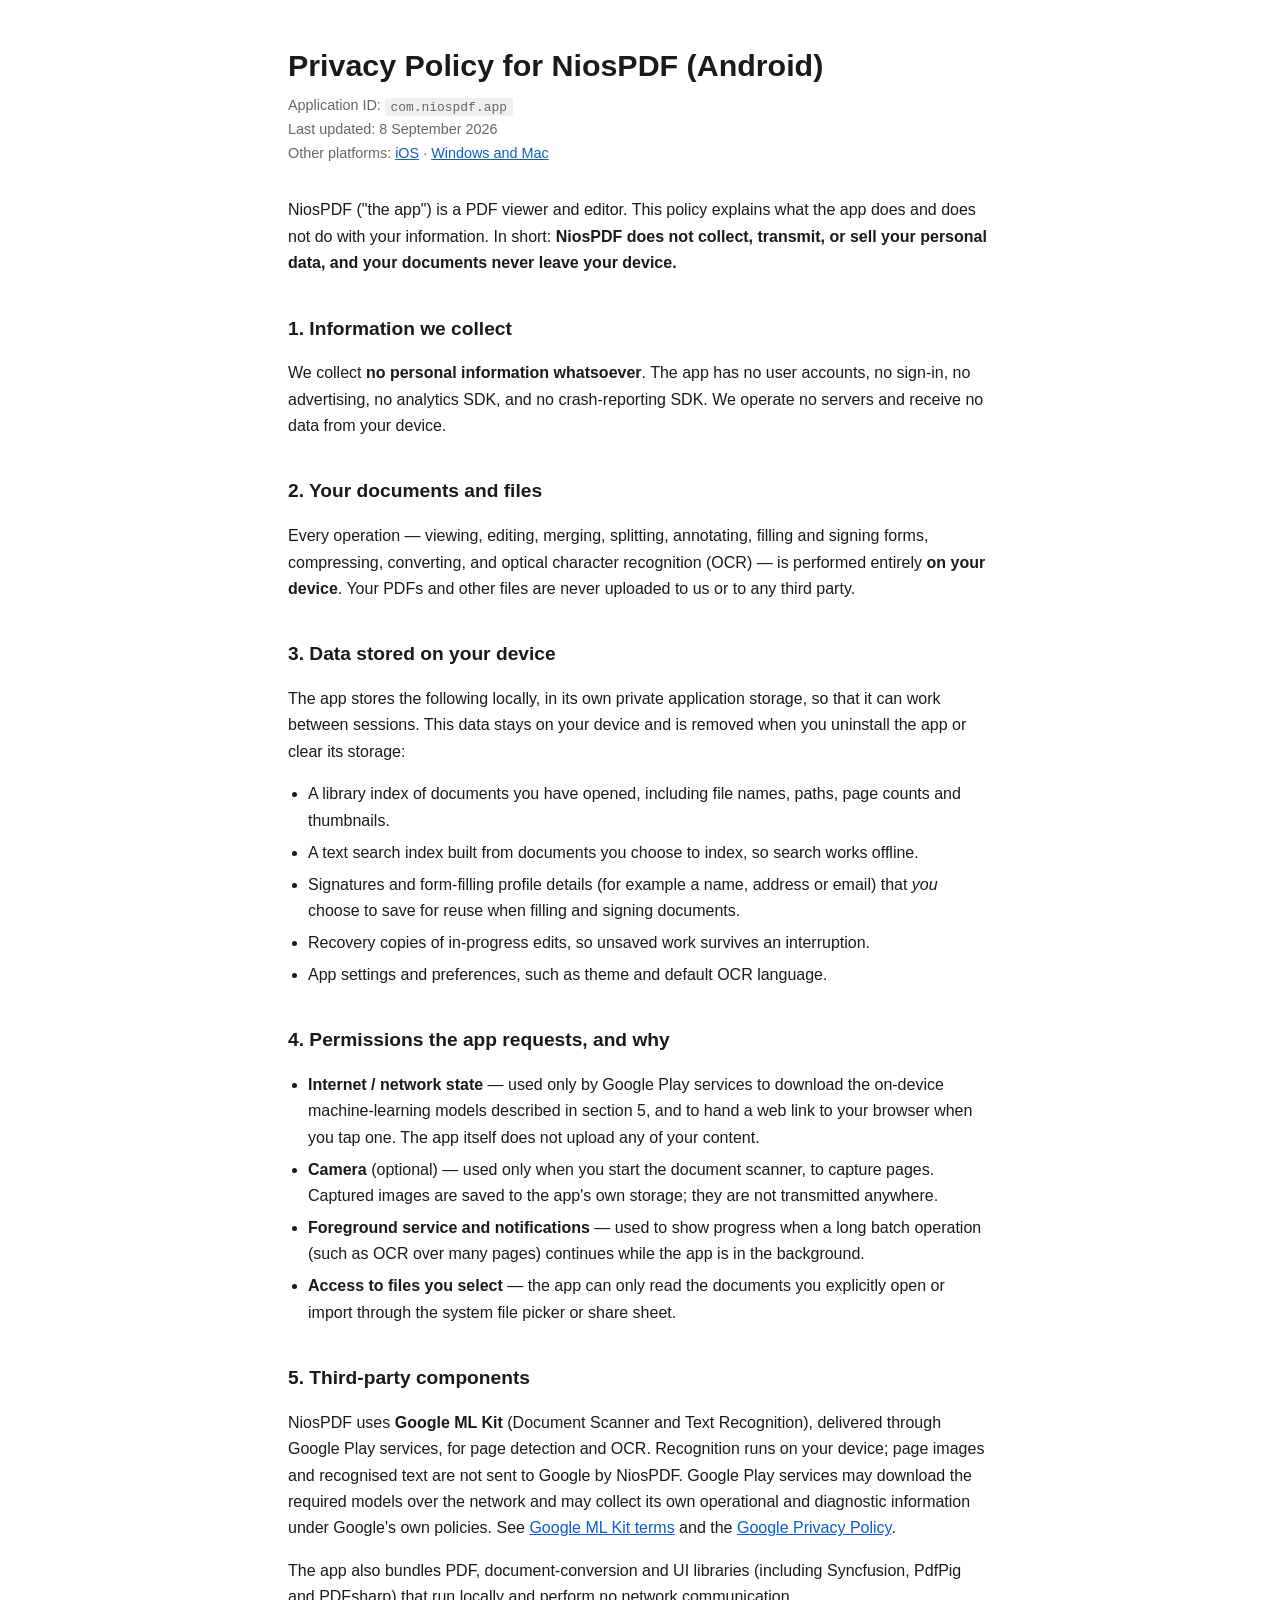
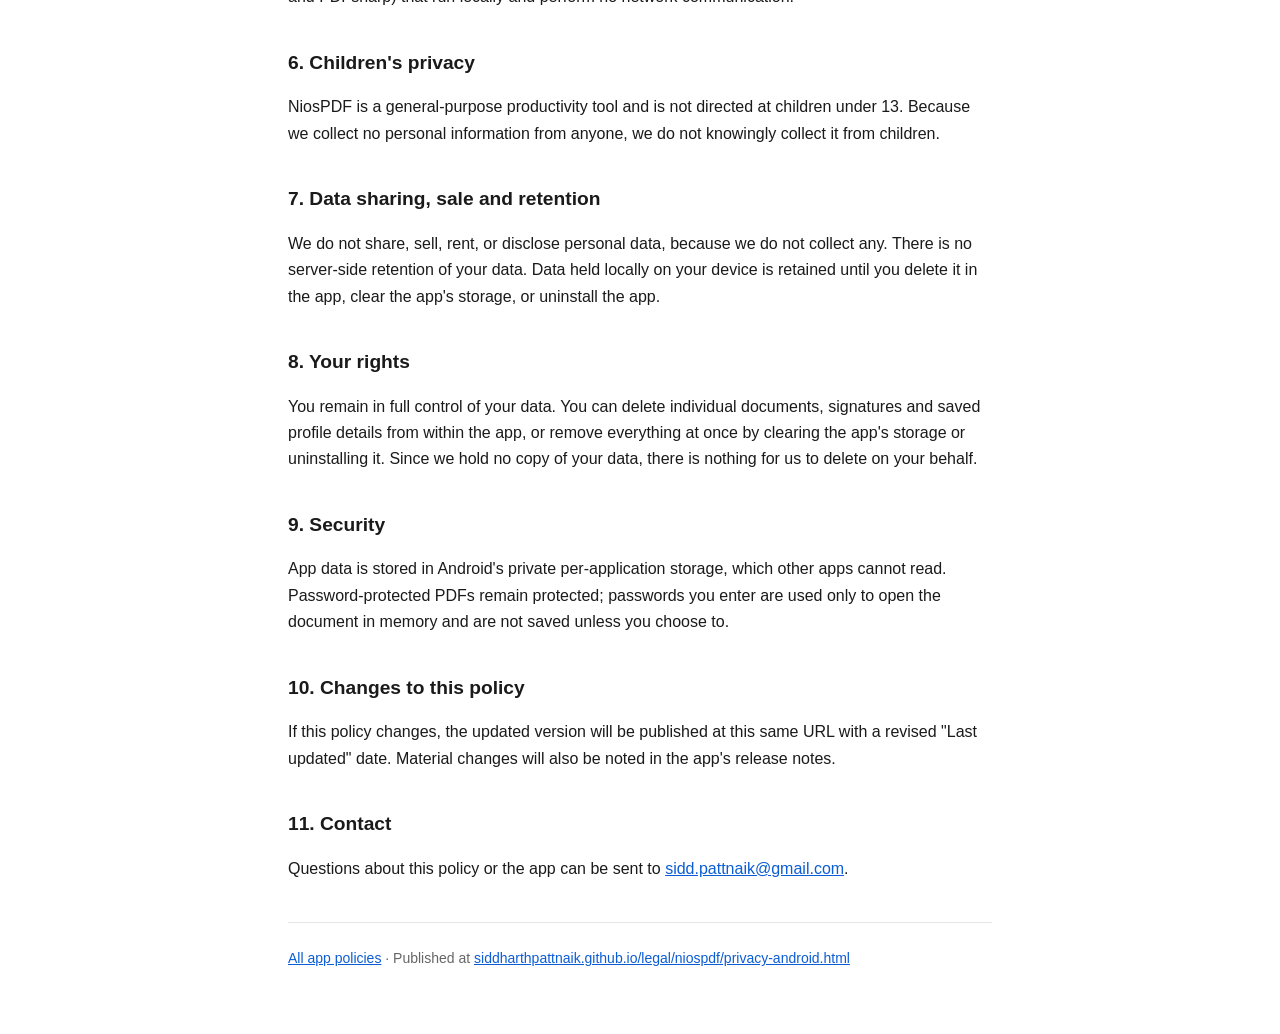
==== niospdf/privacy-android.html @ 80b1e017 "Initial commit" ====
<!DOCTYPE html>
<html lang="en">
<head>
<meta charset="utf-8">
<meta name="viewport" content="width=device-width, initial-scale=1">
<title>Privacy Policy — NiosPDF for Android</title>
<link rel="stylesheet" href="../assets/style.css">
</head>
<body>

<h1>Privacy Policy for NiosPDF (Android)</h1>
<p class="meta">Application ID: <code>com.niospdf.app</code><br>
Last updated: 8 September 2026<br>
Other platforms: <a href="privacy-ios.html">iOS</a> &middot; <a href="privacy-desktop.html">Windows and Mac</a></p>

<p>NiosPDF ("the app") is a PDF viewer and editor. This policy explains what the app does
and does not do with your information. In short: <strong>NiosPDF does not collect, transmit,
or sell your personal data, and your documents never leave your device.</strong></p>

<h2>1. Information we collect</h2>
<p>We collect <strong>no personal information whatsoever</strong>. The app has no user accounts,
no sign-in, no advertising, no analytics SDK, and no crash-reporting SDK. We operate no servers
and receive no data from your device.</p>

<h2>2. Your documents and files</h2>
<p>Every operation — viewing, editing, merging, splitting, annotating, filling and signing forms,
compressing, converting, and optical character recognition (OCR) — is performed entirely
<strong>on your device</strong>. Your PDFs and other files are never uploaded to us or to any
third party.</p>

<h2>3. Data stored on your device</h2>
<p>The app stores the following locally, in its own private application storage, so that it can
work between sessions. This data stays on your device and is removed when you uninstall the app
or clear its storage:</p>
<ul>
  <li>A library index of documents you have opened, including file names, paths, page counts and thumbnails.</li>
  <li>A text search index built from documents you choose to index, so search works offline.</li>
  <li>Signatures and form-filling profile details (for example a name, address or email) that
      <em>you</em> choose to save for reuse when filling and signing documents.</li>
  <li>Recovery copies of in-progress edits, so unsaved work survives an interruption.</li>
  <li>App settings and preferences, such as theme and default OCR language.</li>
</ul>

<h2>4. Permissions the app requests, and why</h2>
<ul>
  <li><strong>Internet / network state</strong> — used only by Google Play services to download the
      on-device machine-learning models described in section 5, and to hand a web link to your
      browser when you tap one. The app itself does not upload any of your content.</li>
  <li><strong>Camera</strong> (optional) — used only when you start the document scanner, to capture
      pages. Captured images are saved to the app's own storage; they are not transmitted anywhere.</li>
  <li><strong>Foreground service and notifications</strong> — used to show progress when a long batch
      operation (such as OCR over many pages) continues while the app is in the background.</li>
  <li><strong>Access to files you select</strong> — the app can only read the documents you explicitly
      open or import through the system file picker or share sheet.</li>
</ul>

<h2>5. Third-party components</h2>
<p>NiosPDF uses <strong>Google ML Kit</strong> (Document Scanner and Text Recognition), delivered
through Google Play services, for page detection and OCR. Recognition runs on your device; page
images and recognised text are not sent to Google by NiosPDF. Google Play services may download
the required models over the network and may collect its own operational and diagnostic
information under Google's own policies. See
<a href="https://developers.google.com/ml-kit/terms">Google ML Kit terms</a> and the
<a href="https://policies.google.com/privacy">Google Privacy Policy</a>.</p>

<p>The app also bundles PDF, document-conversion and UI libraries (including Syncfusion, PdfPig
and PDFsharp) that run locally and perform no network communication.</p>

<h2>6. Children's privacy</h2>
<p>NiosPDF is a general-purpose productivity tool and is not directed at children under 13. Because
we collect no personal information from anyone, we do not knowingly collect it from children.</p>

<h2>7. Data sharing, sale and retention</h2>
<p>We do not share, sell, rent, or disclose personal data, because we do not collect any. There is
no server-side retention of your data. Data held locally on your device is retained until you
delete it in the app, clear the app's storage, or uninstall the app.</p>

<h2>8. Your rights</h2>
<p>You remain in full control of your data. You can delete individual documents, signatures and
saved profile details from within the app, or remove everything at once by clearing the app's
storage or uninstalling it. Since we hold no copy of your data, there is nothing for us to
delete on your behalf.</p>

<h2>9. Security</h2>
<p>App data is stored in Android's private per-application storage, which other apps cannot read.
Password-protected PDFs remain protected; passwords you enter are used only to open the document
in memory and are not saved unless you choose to.</p>

<h2>10. Changes to this policy</h2>
<p>If this policy changes, the updated version will be published at this same URL with a revised
"Last updated" date. Material changes will also be noted in the app's release notes.</p>

<h2>11. Contact</h2>
<p>Questions about this policy or the app can be sent to
<a href="mailto:sidd.pattnaik@gmail.com">sidd.pattnaik@gmail.com</a>.</p>

<hr>
<footer><a href="../">All app policies</a> &middot; Published at
<a href="https://siddharthpattnaik.github.io/legal/niospdf/privacy-android.html">siddharthpattnaik.github.io/legal/niospdf/privacy-android.html</a></footer>

</body>
</html>
---- assets/style.css ----
/* Shared styling for every policy page in this repo. */
:root { color-scheme: light dark; }

body {
  margin: 0 auto;
  padding: 2.5rem 1.25rem 4rem;
  max-width: 44rem;
  font: 16px/1.65 -apple-system, BlinkMacSystemFont, "Segoe UI", Roboto, Helvetica, Arial, sans-serif;
  color: #1a1a1a;
  background: #fff;
}

h1 { font-size: 1.9rem; margin: 0 0 .25rem; }
h2 { font-size: 1.2rem; margin: 2.25rem 0 .5rem; }
h3 { font-size: 1rem; margin: 1.5rem 0 .4rem; }

.meta { color: #666; font-size: .9rem; margin: 0 0 2rem; }
ul { padding-left: 1.25rem; }
li { margin: .35rem 0; }
code { background: #f0f0f0; padding: .1rem .35rem; border-radius: 3px; font-size: .9em; }
a { color: #0b5cd5; }
hr { border: 0; border-top: 1px solid #e5e5e5; margin: 2.5rem 0 1.5rem; }
footer { color: #666; font-size: .875rem; }

.apps { list-style: none; padding: 0; }
.apps li { margin: .9rem 0; }
.apps a { font-weight: 600; text-decoration: none; }
.apps a:hover { text-decoration: underline; }
.apps span { display: block; color: #666; font-weight: 400; font-size: .9rem; }

@media (prefers-color-scheme: dark) {
  body { color: #e6e6e6; background: #121212; }
  .meta, footer, .apps span { color: #a0a0a0; }
  code { background: #262626; }
  a { color: #6fa8ff; }
  hr { border-top-color: #2e2e2e; }
}
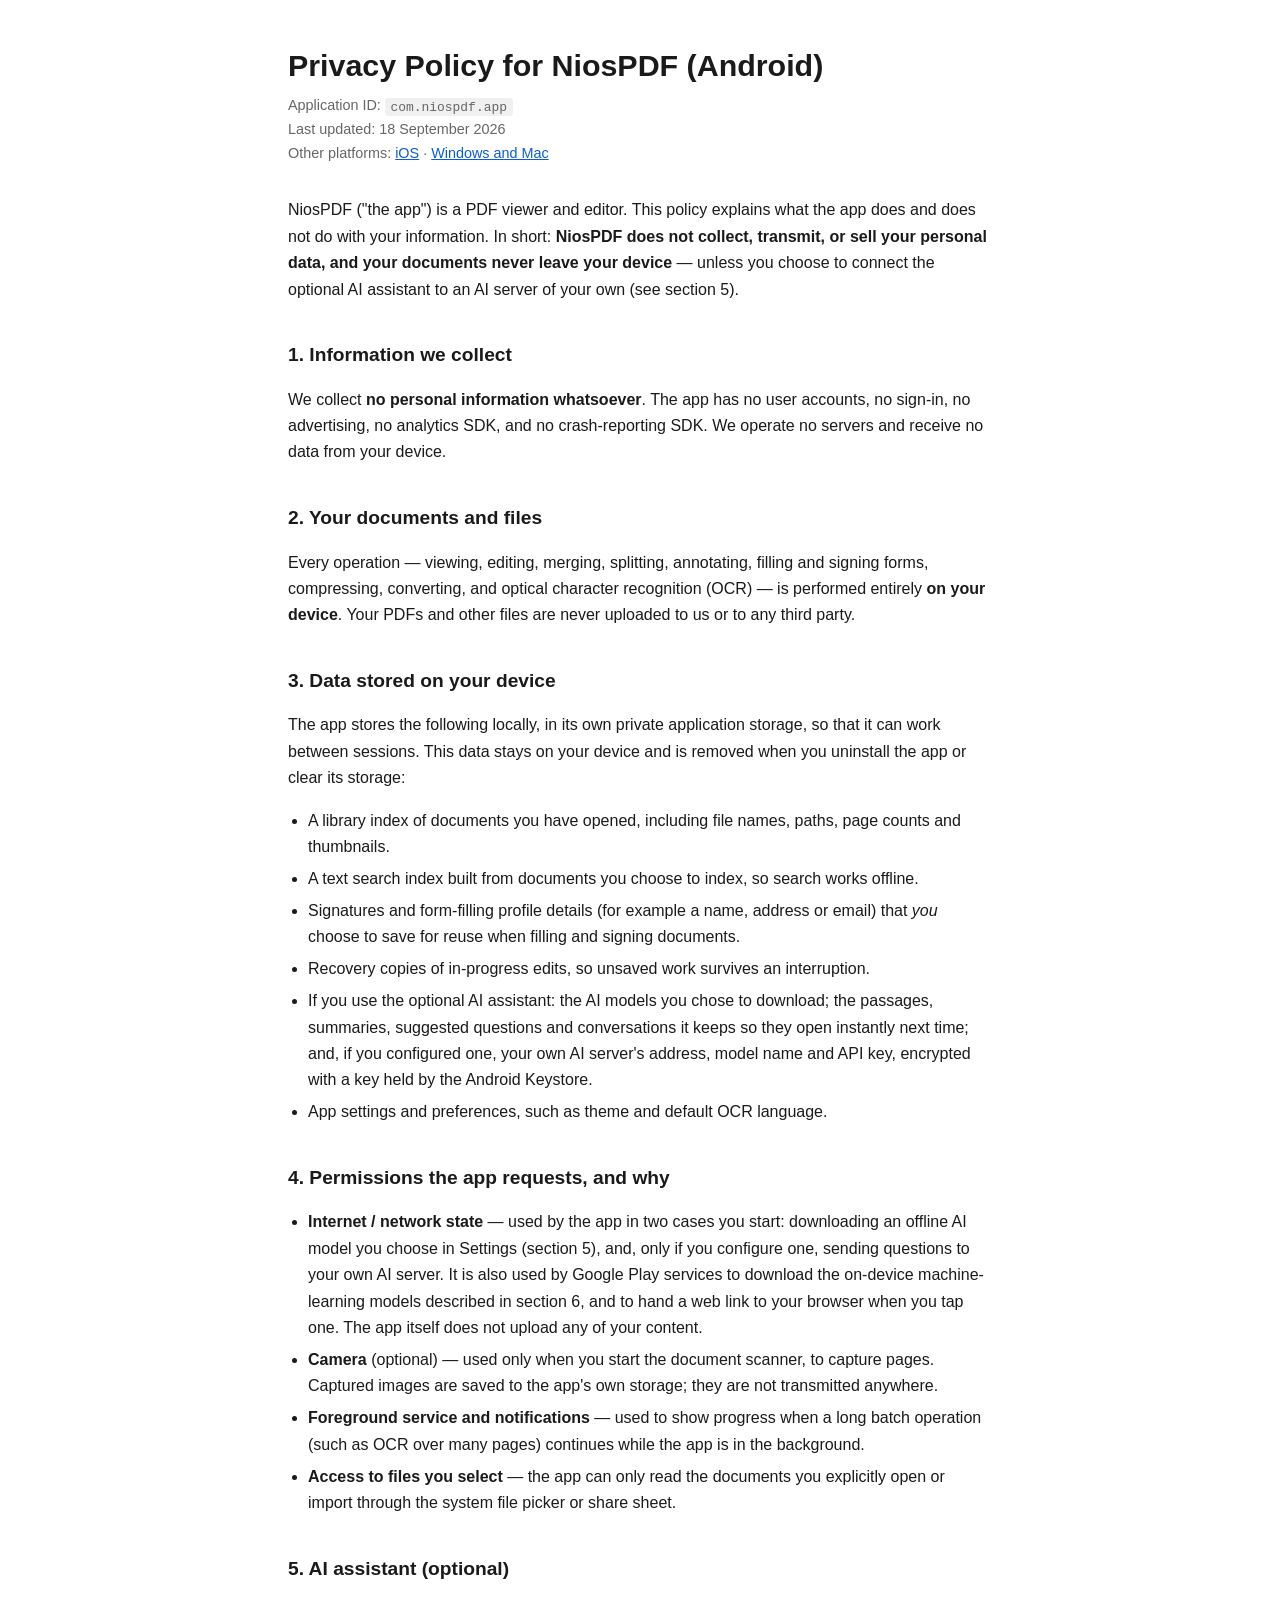
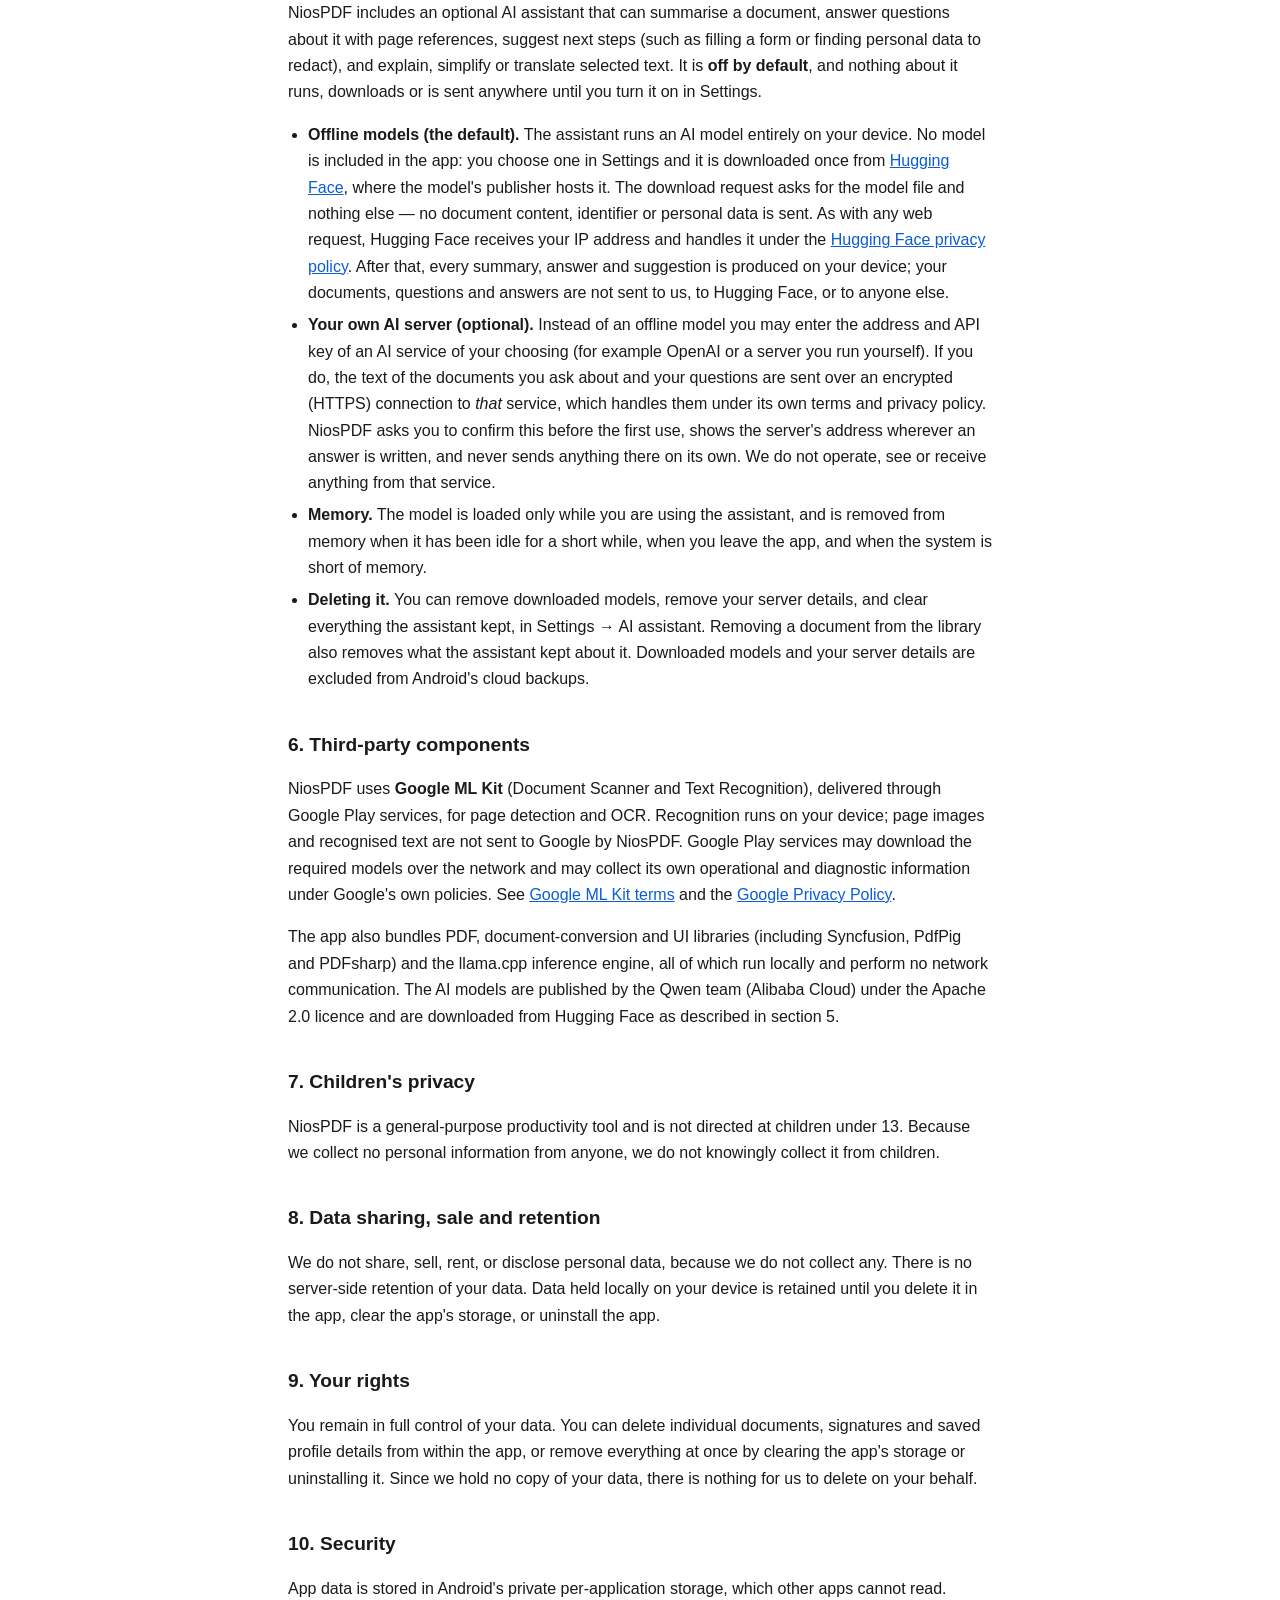
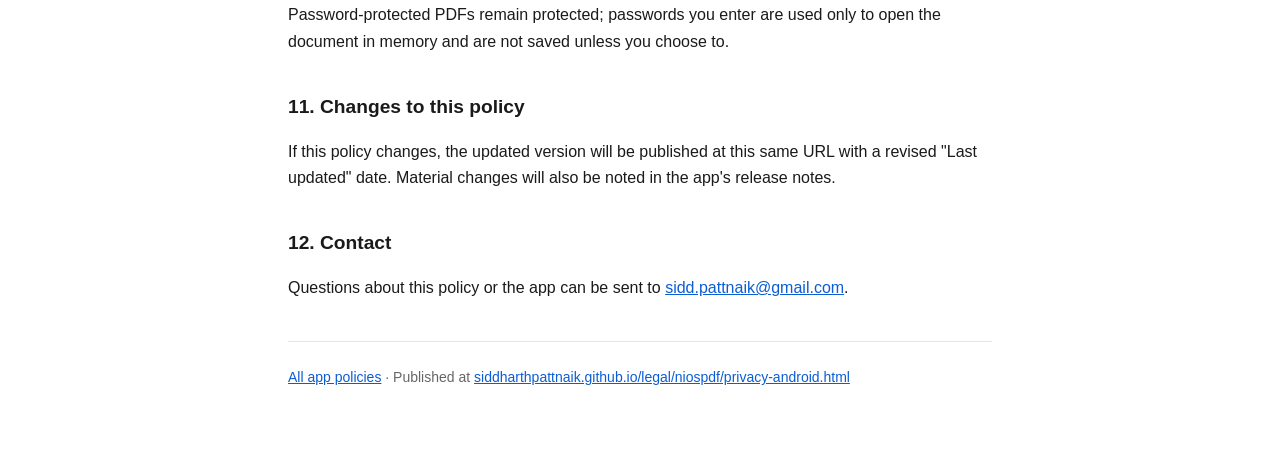
==== commit 8f819aaa: "Describe the NiosPDF AI assistant in the Android and desktop privacy policies The assistant is optio" ====
--- a/niospdf/privacy-android.html
+++ b/niospdf/privacy-android.html
@@ -10,12 +10,13 @@
 
 <h1>Privacy Policy for NiosPDF (Android)</h1>
 <p class="meta">Application ID: <code>com.niospdf.app</code><br>
-Last updated: 8 September 2026<br>
+Last updated: 18 September 2026<br>
 Other platforms: <a href="privacy-ios.html">iOS</a> &middot; <a href="privacy-desktop.html">Windows and Mac</a></p>
 
 <p>NiosPDF ("the app") is a PDF viewer and editor. This policy explains what the app does
 and does not do with your information. In short: <strong>NiosPDF does not collect, transmit,
-or sell your personal data, and your documents never leave your device.</strong></p>
+or sell your personal data, and your documents never leave your device</strong> — unless you
+choose to connect the optional AI assistant to an AI server of your own (see section 5).</p>
 
 <h2>1. Information we collect</h2>
 <p>We collect <strong>no personal information whatsoever</strong>. The app has no user accounts,
@@ -38,13 +39,19 @@
   <li>Signatures and form-filling profile details (for example a name, address or email) that
       <em>you</em> choose to save for reuse when filling and signing documents.</li>
   <li>Recovery copies of in-progress edits, so unsaved work survives an interruption.</li>
+  <li>If you use the optional AI assistant: the AI models you chose to download; the passages,
+      summaries, suggested questions and conversations it keeps so they open instantly next time;
+      and, if you configured one, your own AI server's address, model name and API key, encrypted
+      with a key held by the Android Keystore.</li>
   <li>App settings and preferences, such as theme and default OCR language.</li>
 </ul>
 
 <h2>4. Permissions the app requests, and why</h2>
 <ul>
-  <li><strong>Internet / network state</strong> — used only by Google Play services to download the
-      on-device machine-learning models described in section 5, and to hand a web link to your
+  <li><strong>Internet / network state</strong> — used by the app in two cases you start: downloading
+      an offline AI model you choose in Settings (section 5), and, only if you configure one,
+      sending questions to your own AI server. It is also used by Google Play services to download the
+      on-device machine-learning models described in section 6, and to hand a web link to your
       browser when you tap one. The app itself does not upload any of your content.</li>
   <li><strong>Camera</strong> (optional) — used only when you start the document scanner, to capture
       pages. Captured images are saved to the app's own storage; they are not transmitted anywhere.</li>
@@ -54,7 +61,38 @@
       open or import through the system file picker or share sheet.</li>
 </ul>
 
-<h2>5. Third-party components</h2>
+<h2>5. AI assistant (optional)</h2>
+<p>NiosPDF includes an optional AI assistant that can summarise a document, answer questions about
+it with page references, suggest next steps (such as filling a form or finding personal data to
+redact), and explain, simplify or translate selected text. It is <strong>off by default</strong>, and
+nothing about it runs, downloads or is sent anywhere until you turn it on in Settings.</p>
+<ul>
+  <li><strong>Offline models (the default).</strong> The assistant runs an AI model entirely on your
+      device. No model is included in the app: you choose one in Settings and it is downloaded once
+      from <a href="https://huggingface.co">Hugging Face</a>, where the model's publisher hosts it.
+      The download request asks for the model file and nothing else — no document content,
+      identifier or personal data is sent. As with any web request, Hugging Face receives your IP
+      address and handles it under the
+      <a href="https://huggingface.co/privacy">Hugging Face privacy policy</a>. After that, every
+      summary, answer and suggestion is produced on your device; your documents, questions and
+      answers are not sent to us, to Hugging Face, or to anyone else.</li>
+  <li><strong>Your own AI server (optional).</strong> Instead of an offline model you may enter the
+      address and API key of an AI service of your choosing (for example OpenAI or a server you run
+      yourself). If you do, the text of the documents you ask about and your questions are sent
+      over an encrypted (HTTPS) connection to <em>that</em> service, which handles them under its
+      own terms and privacy policy. NiosPDF asks you to confirm this before the first use, shows the
+      server's address wherever an answer is written, and never sends anything there on its own.
+      We do not operate, see or receive anything from that service.</li>
+  <li><strong>Memory.</strong> The model is loaded only while you are using the assistant, and is
+      removed from memory when it has been idle for a short while, when you leave the app, and when
+      the system is short of memory.</li>
+  <li><strong>Deleting it.</strong> You can remove downloaded models, remove your server details, and
+      clear everything the assistant kept, in Settings → AI assistant. Removing a document from the
+      library also removes what the assistant kept about it. Downloaded models and your server
+      details are excluded from Android's cloud backups.</li>
+</ul>
+
+<h2>6. Third-party components</h2>
 <p>NiosPDF uses <strong>Google ML Kit</strong> (Document Scanner and Text Recognition), delivered
 through Google Play services, for page detection and OCR. Recognition runs on your device; page
 images and recognised text are not sent to Google by NiosPDF. Google Play services may download
@@ -64,33 +102,35 @@
 <a href="https://policies.google.com/privacy">Google Privacy Policy</a>.</p>
 
 <p>The app also bundles PDF, document-conversion and UI libraries (including Syncfusion, PdfPig
-and PDFsharp) that run locally and perform no network communication.</p>
+and PDFsharp) and the llama.cpp inference engine, all of which run locally and perform no network
+communication. The AI models are published by the Qwen team (Alibaba Cloud) under the Apache 2.0
+licence and are downloaded from Hugging Face as described in section 5.</p>
 
-<h2>6. Children's privacy</h2>
+<h2>7. Children's privacy</h2>
 <p>NiosPDF is a general-purpose productivity tool and is not directed at children under 13. Because
 we collect no personal information from anyone, we do not knowingly collect it from children.</p>
 
-<h2>7. Data sharing, sale and retention</h2>
+<h2>8. Data sharing, sale and retention</h2>
 <p>We do not share, sell, rent, or disclose personal data, because we do not collect any. There is
 no server-side retention of your data. Data held locally on your device is retained until you
 delete it in the app, clear the app's storage, or uninstall the app.</p>
 
-<h2>8. Your rights</h2>
+<h2>9. Your rights</h2>
 <p>You remain in full control of your data. You can delete individual documents, signatures and
 saved profile details from within the app, or remove everything at once by clearing the app's
 storage or uninstalling it. Since we hold no copy of your data, there is nothing for us to
 delete on your behalf.</p>
 
-<h2>9. Security</h2>
+<h2>10. Security</h2>
 <p>App data is stored in Android's private per-application storage, which other apps cannot read.
 Password-protected PDFs remain protected; passwords you enter are used only to open the document
 in memory and are not saved unless you choose to.</p>
 
-<h2>10. Changes to this policy</h2>
+<h2>11. Changes to this policy</h2>
 <p>If this policy changes, the updated version will be published at this same URL with a revised
 "Last updated" date. Material changes will also be noted in the app's release notes.</p>
 
-<h2>11. Contact</h2>
+<h2>12. Contact</h2>
 <p>Questions about this policy or the app can be sent to
 <a href="mailto:sidd.pattnaik@gmail.com">sidd.pattnaik@gmail.com</a>.</p>
 
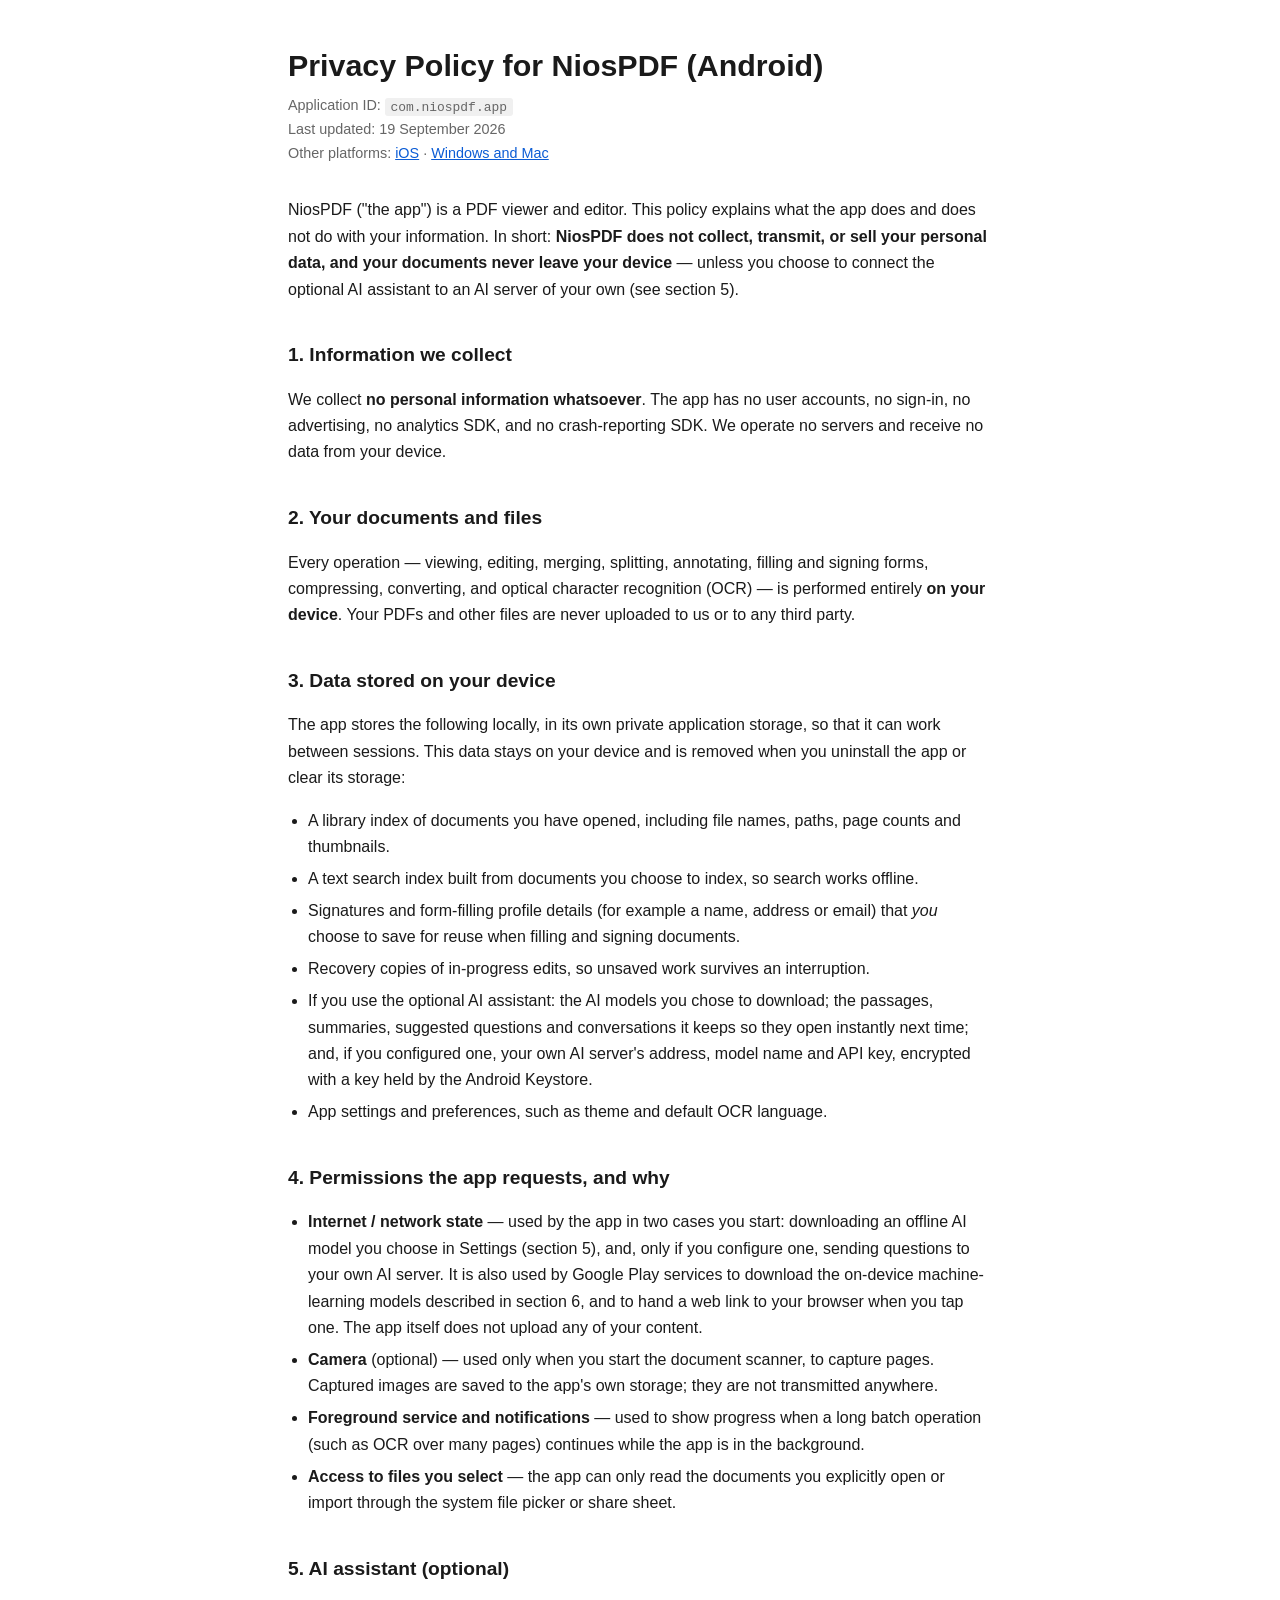
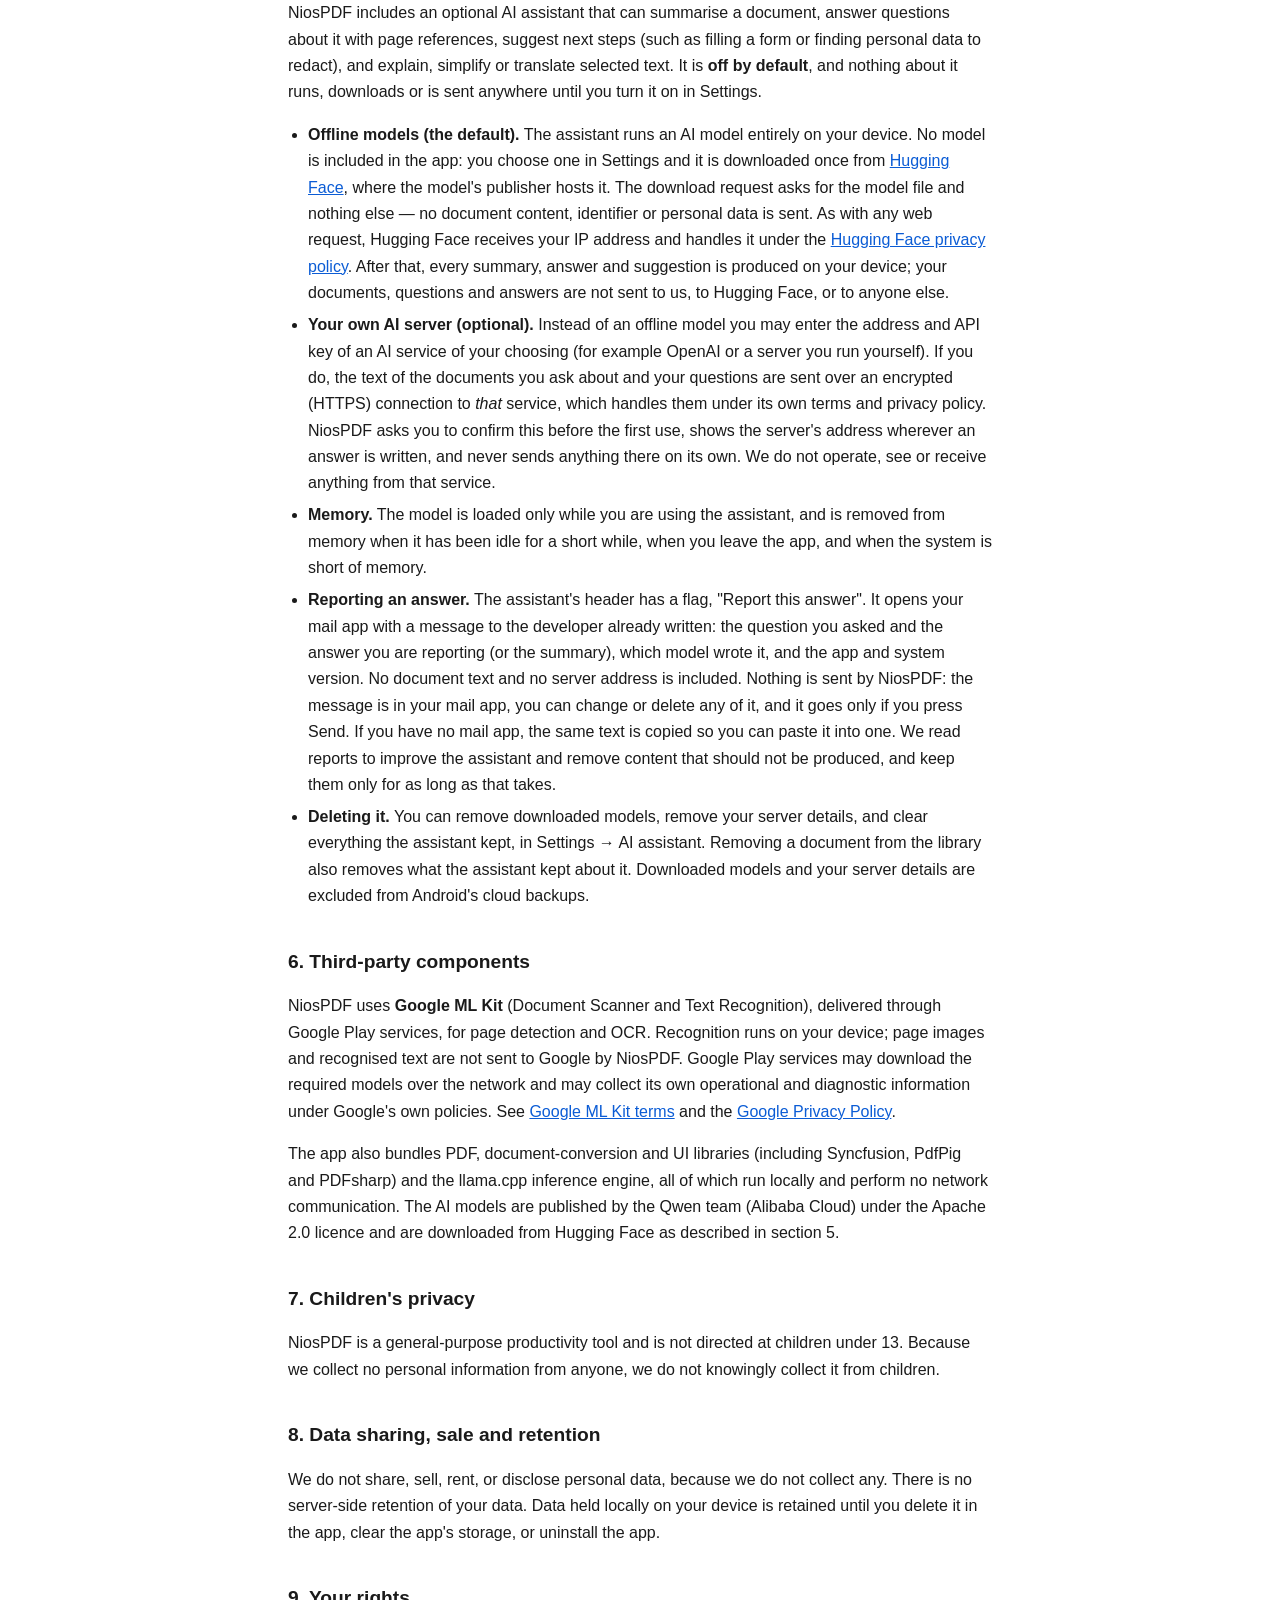
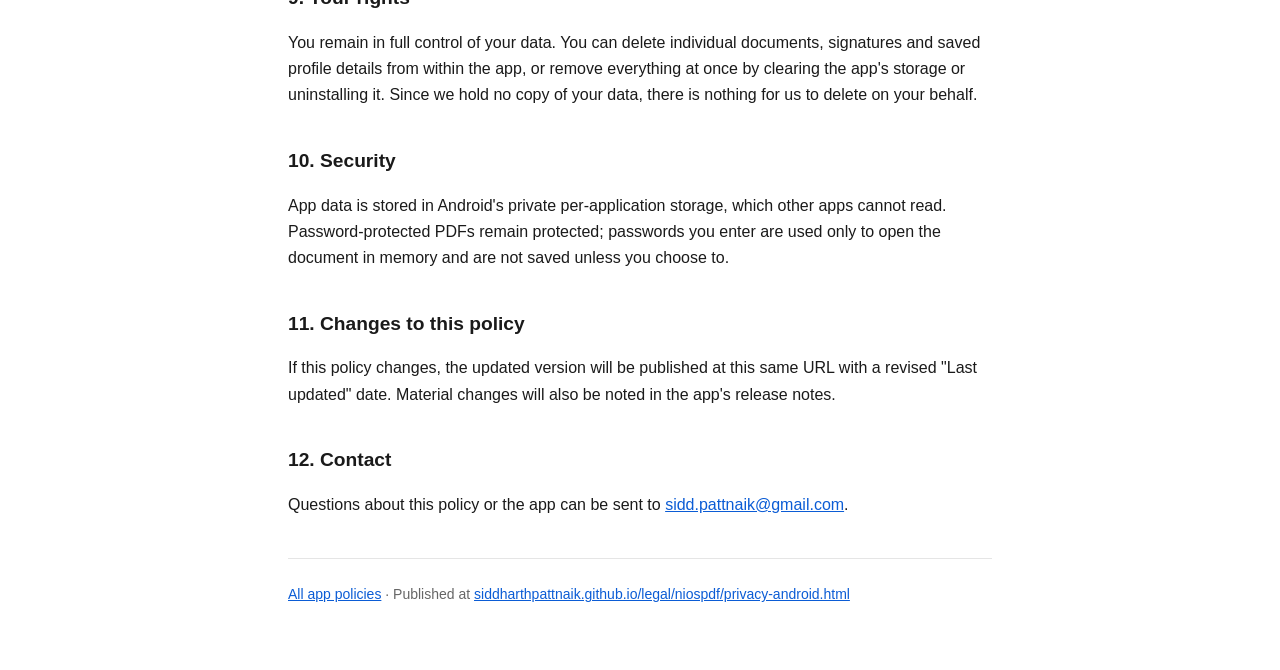
==== commit 4a25e657: "19-Sep-26 Update - AI Report" ====
--- a/niospdf/privacy-android.html
+++ b/niospdf/privacy-android.html
@@ -10,7 +10,7 @@
 
 <h1>Privacy Policy for NiosPDF (Android)</h1>
 <p class="meta">Application ID: <code>com.niospdf.app</code><br>
-Last updated: 18 September 2026<br>
+Last updated: 19 September 2026<br>
 Other platforms: <a href="privacy-ios.html">iOS</a> &middot; <a href="privacy-desktop.html">Windows and Mac</a></p>
 
 <p>NiosPDF ("the app") is a PDF viewer and editor. This policy explains what the app does
@@ -86,6 +86,14 @@
   <li><strong>Memory.</strong> The model is loaded only while you are using the assistant, and is
       removed from memory when it has been idle for a short while, when you leave the app, and when
       the system is short of memory.</li>
+  <li><strong>Reporting an answer.</strong> The assistant's header has a flag, "Report this answer".
+      It opens your mail app with a message to the developer already written: the question you asked and the
+      answer you are reporting (or the summary), which model wrote it, and the app and system version.
+      No document text and no server address is included. Nothing is sent by NiosPDF: the message is
+      in your mail app, you can change or delete any of it, and it goes only if you press Send. If you
+      have no mail app, the same text is copied so you can paste it into one. We read reports to
+      improve the assistant and remove content that should not be produced, and keep them only for
+      as long as that takes.</li>
   <li><strong>Deleting it.</strong> You can remove downloaded models, remove your server details, and
       clear everything the assistant kept, in Settings → AI assistant. Removing a document from the
       library also removes what the assistant kept about it. Downloaded models and your server
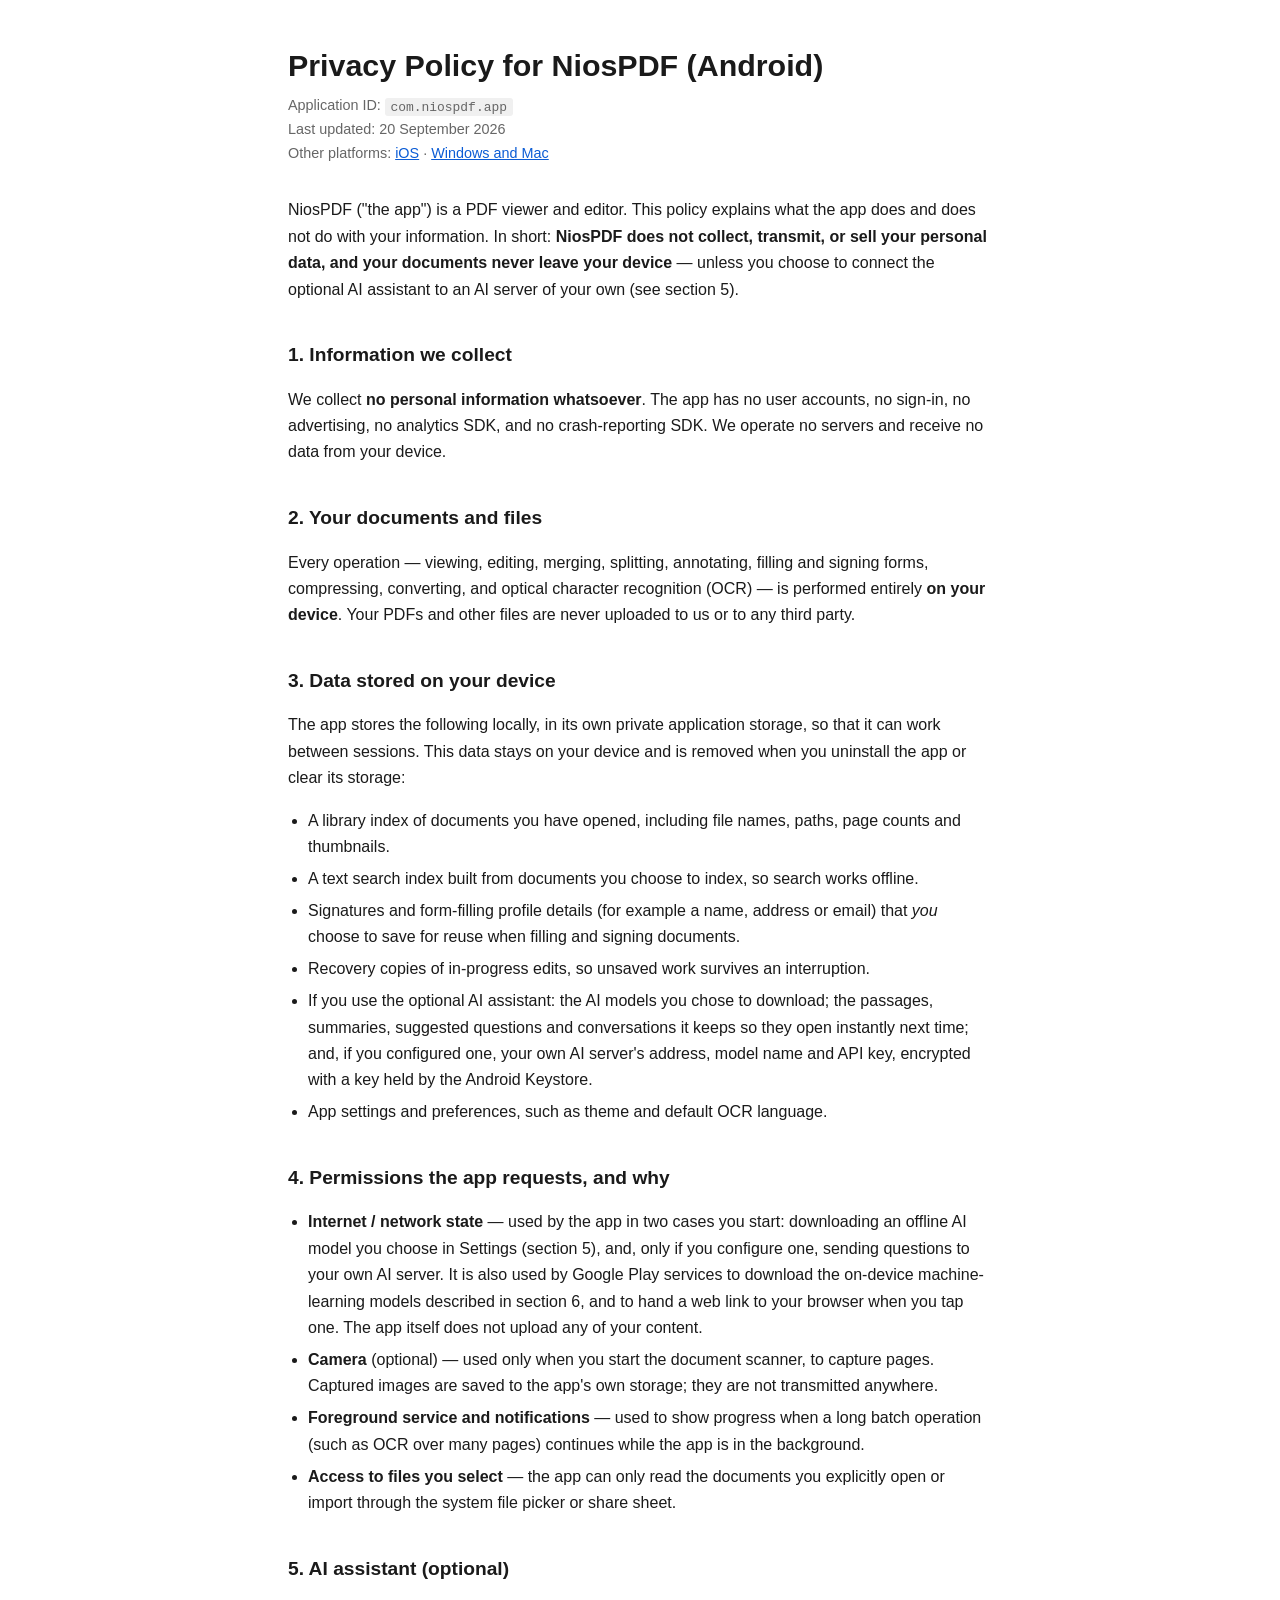
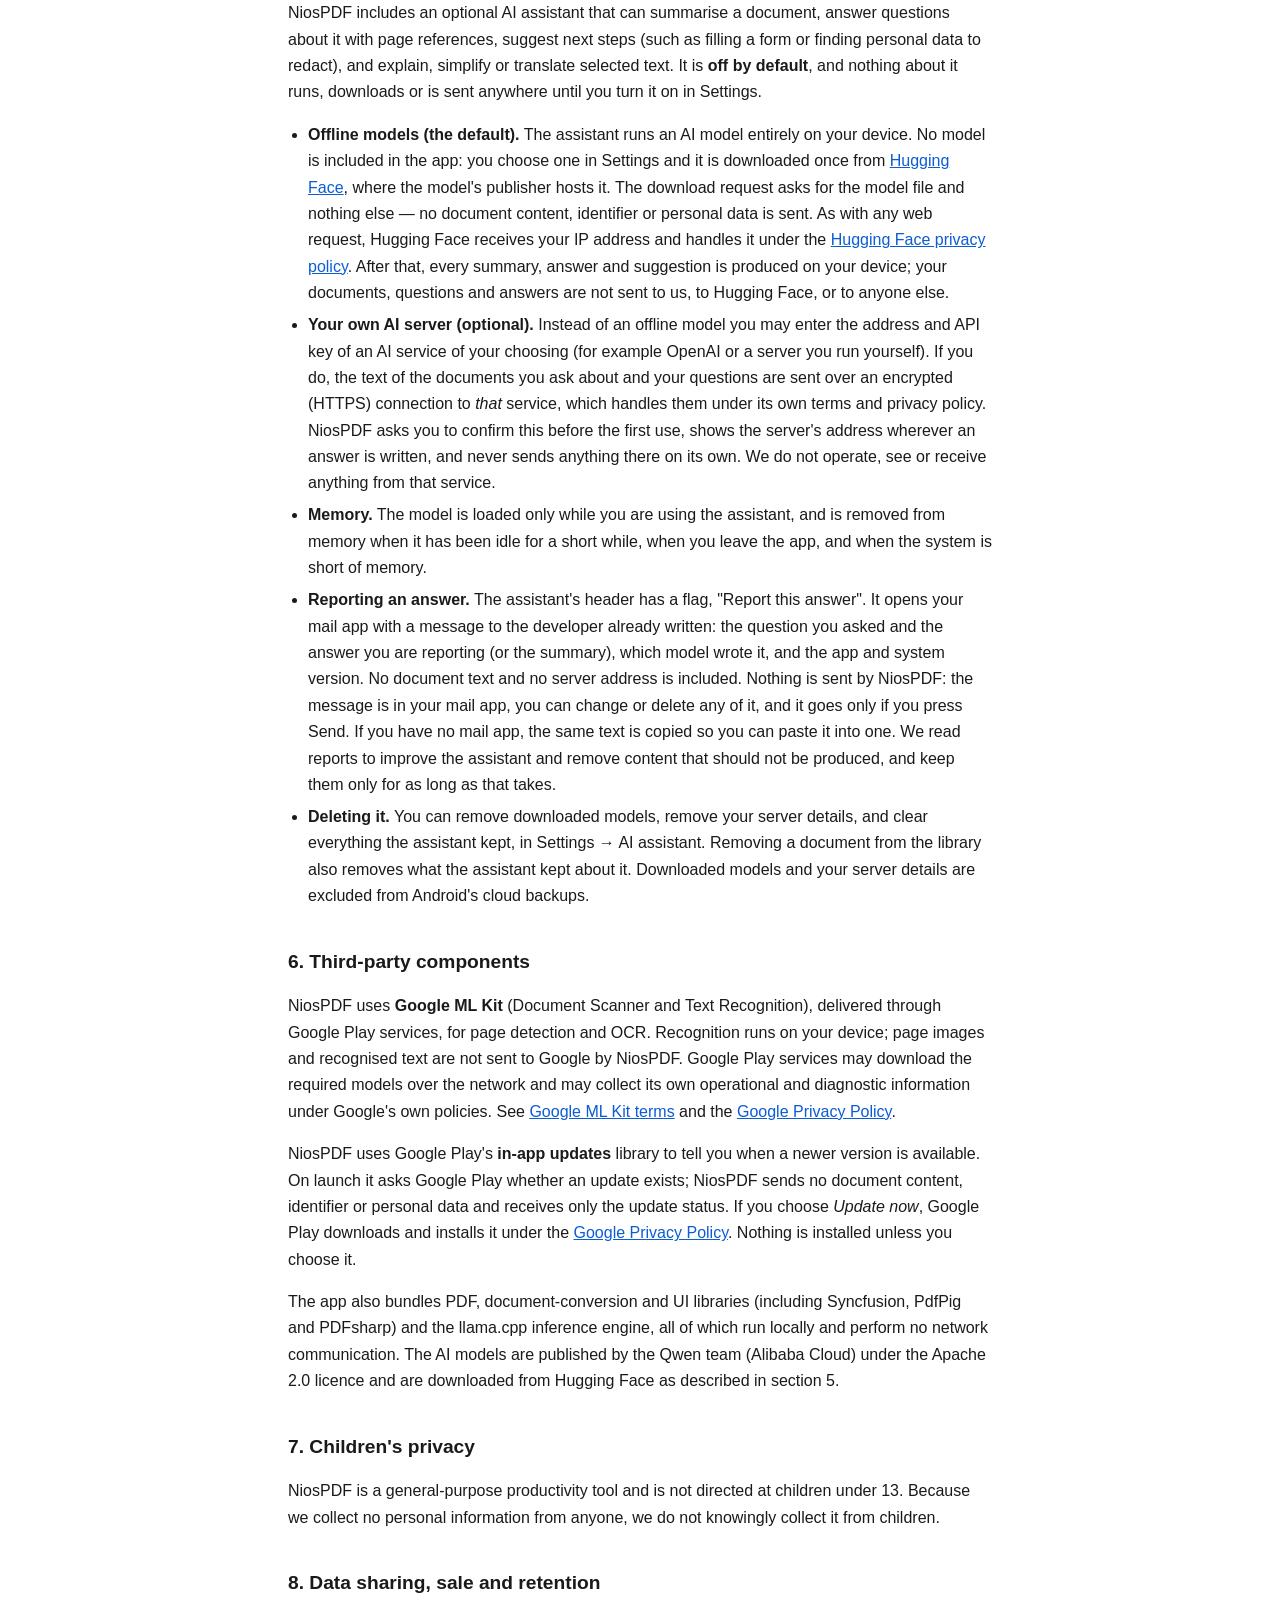
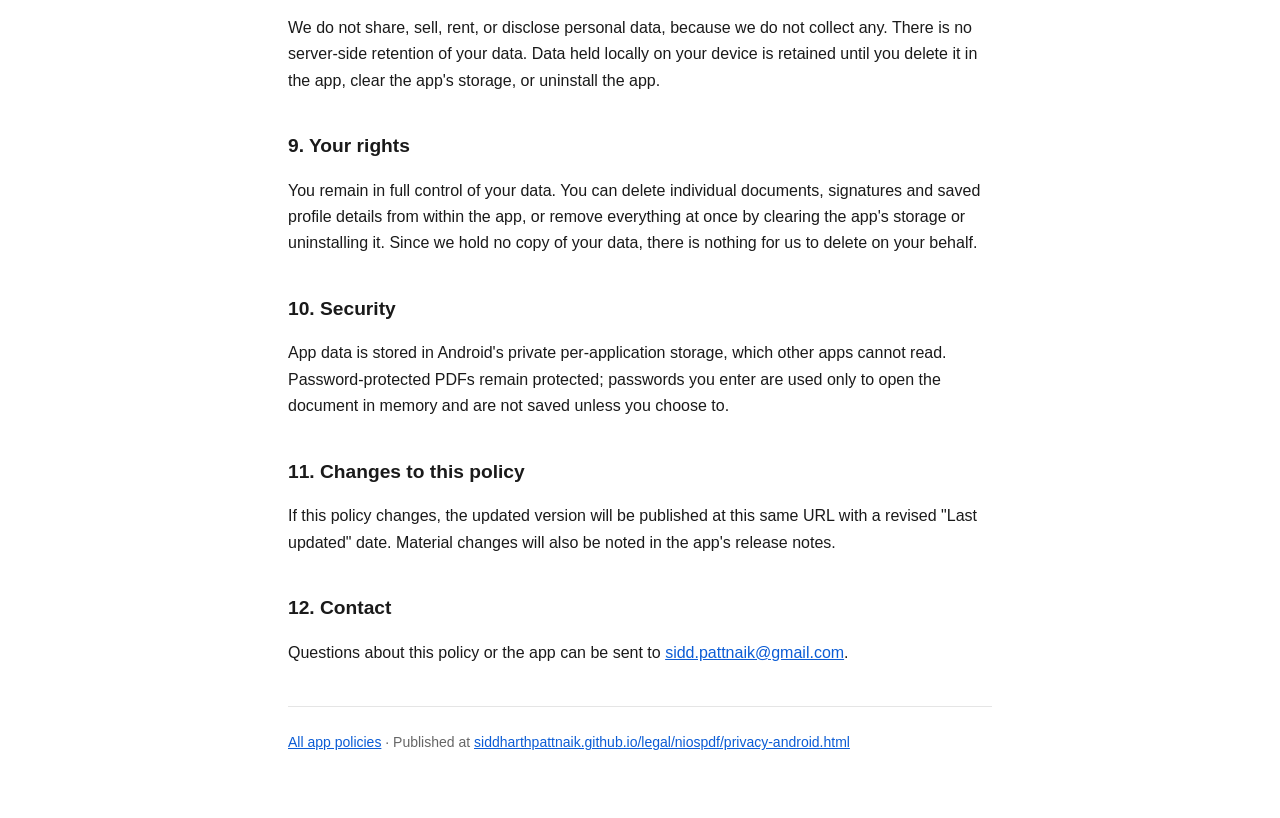
==== commit 0dec0385: "Disclose the launch update check in the Android and desktop privacy policies Co-Authored-By: Claude " ====
--- a/niospdf/privacy-android.html
+++ b/niospdf/privacy-android.html
@@ -10,7 +10,7 @@
 
 <h1>Privacy Policy for NiosPDF (Android)</h1>
 <p class="meta">Application ID: <code>com.niospdf.app</code><br>
-Last updated: 19 September 2026<br>
+Last updated: 20 September 2026<br>
 Other platforms: <a href="privacy-ios.html">iOS</a> &middot; <a href="privacy-desktop.html">Windows and Mac</a></p>
 
 <p>NiosPDF ("the app") is a PDF viewer and editor. This policy explains what the app does
@@ -109,6 +109,12 @@
 <a href="https://developers.google.com/ml-kit/terms">Google ML Kit terms</a> and the
 <a href="https://policies.google.com/privacy">Google Privacy Policy</a>.</p>
 
+<p>NiosPDF uses Google Play's <strong>in-app updates</strong> library to tell you when a newer version
+is available. On launch it asks Google Play whether an update exists; NiosPDF sends no document content,
+identifier or personal data and receives only the update status. If you choose <em>Update now</em>, Google Play
+downloads and installs it under the <a href="https://policies.google.com/privacy">Google Privacy Policy</a>.
+Nothing is installed unless you choose it.</p>
+
 <p>The app also bundles PDF, document-conversion and UI libraries (including Syncfusion, PdfPig
 and PDFsharp) and the llama.cpp inference engine, all of which run locally and perform no network
 communication. The AI models are published by the Qwen team (Alibaba Cloud) under the Apache 2.0
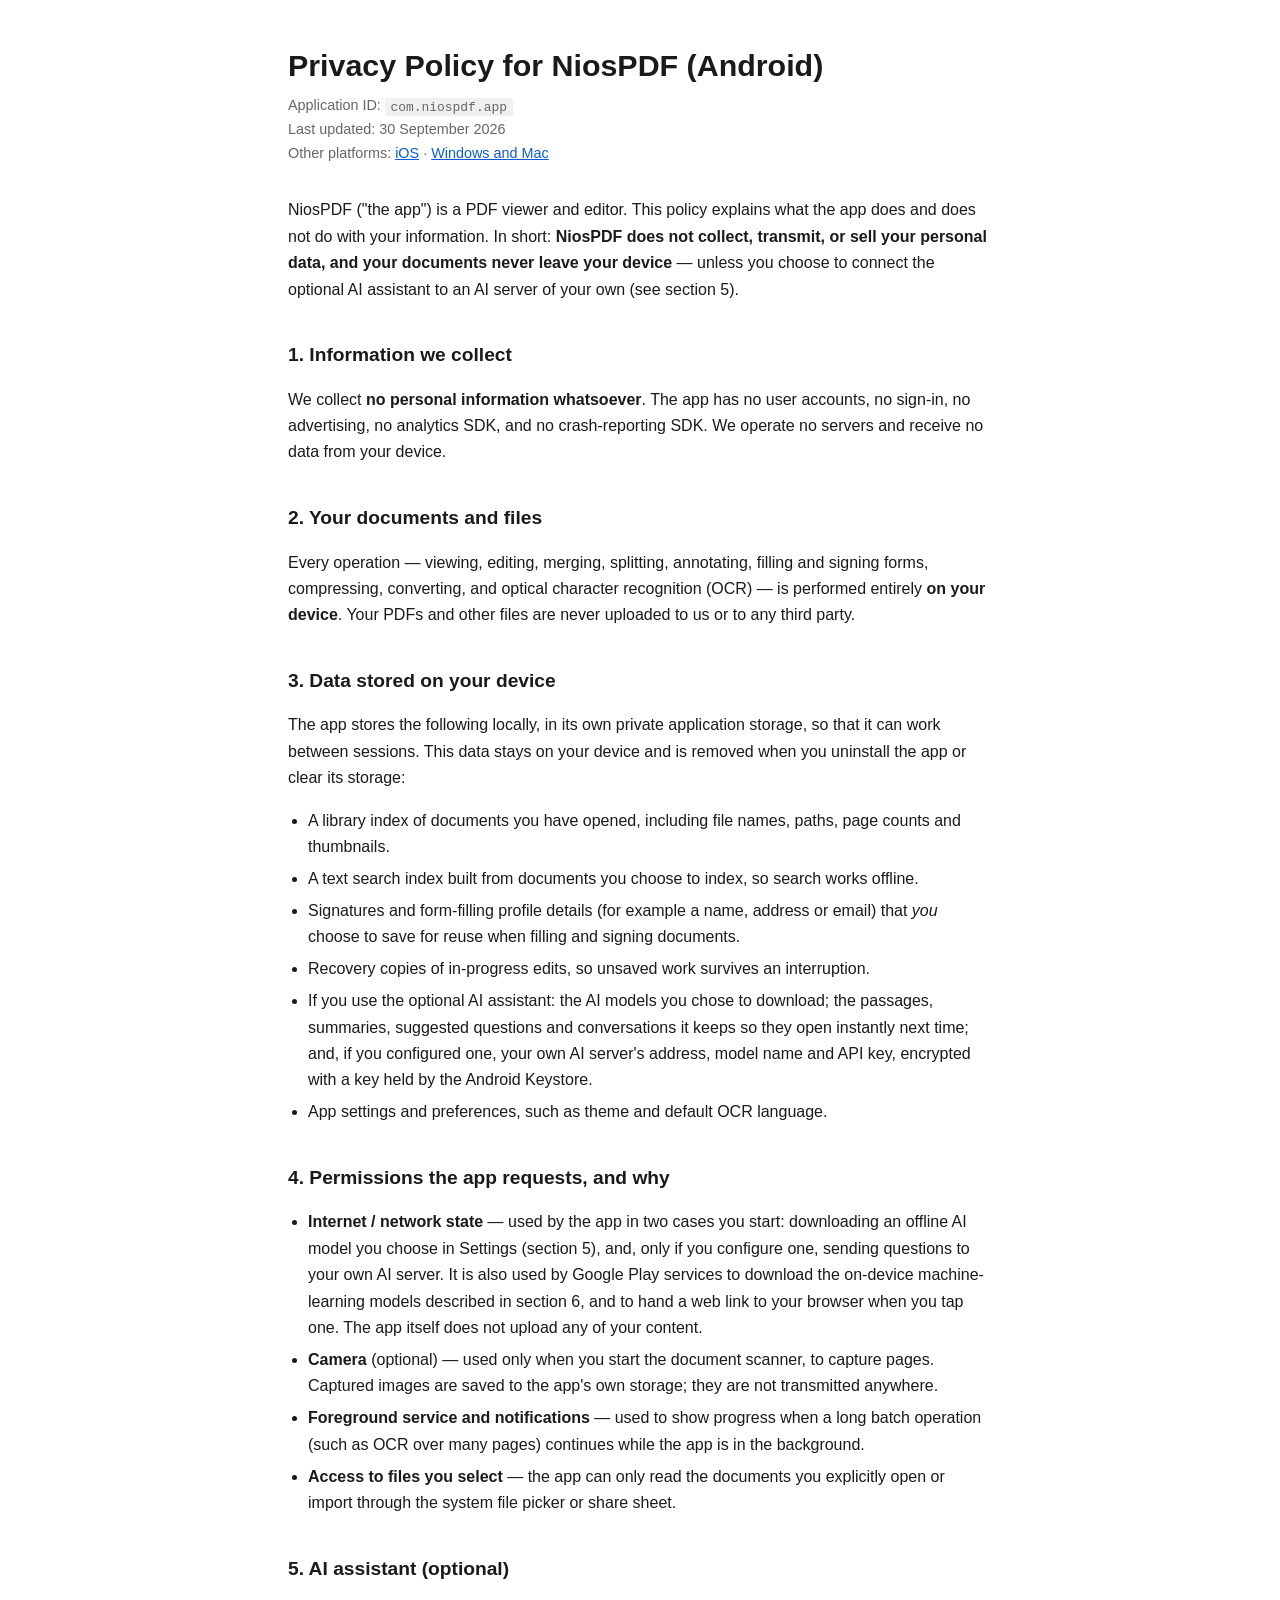
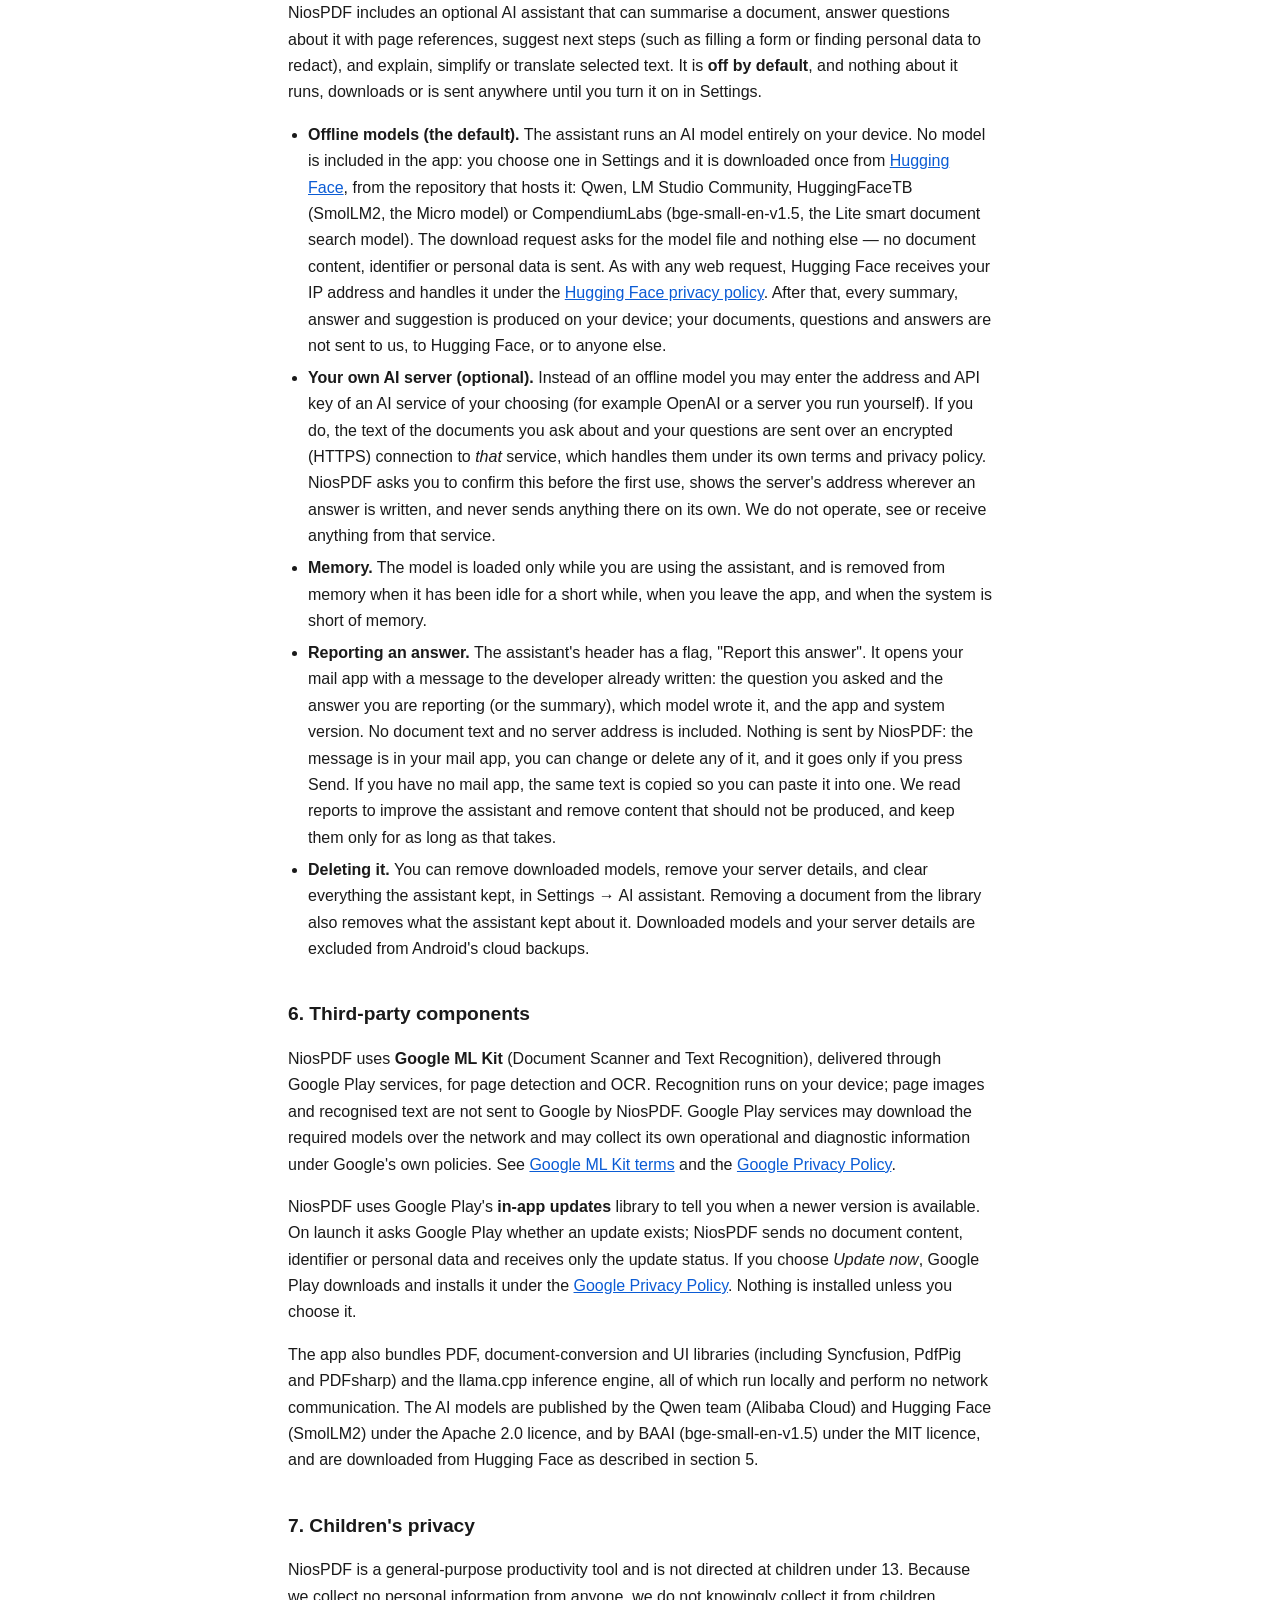
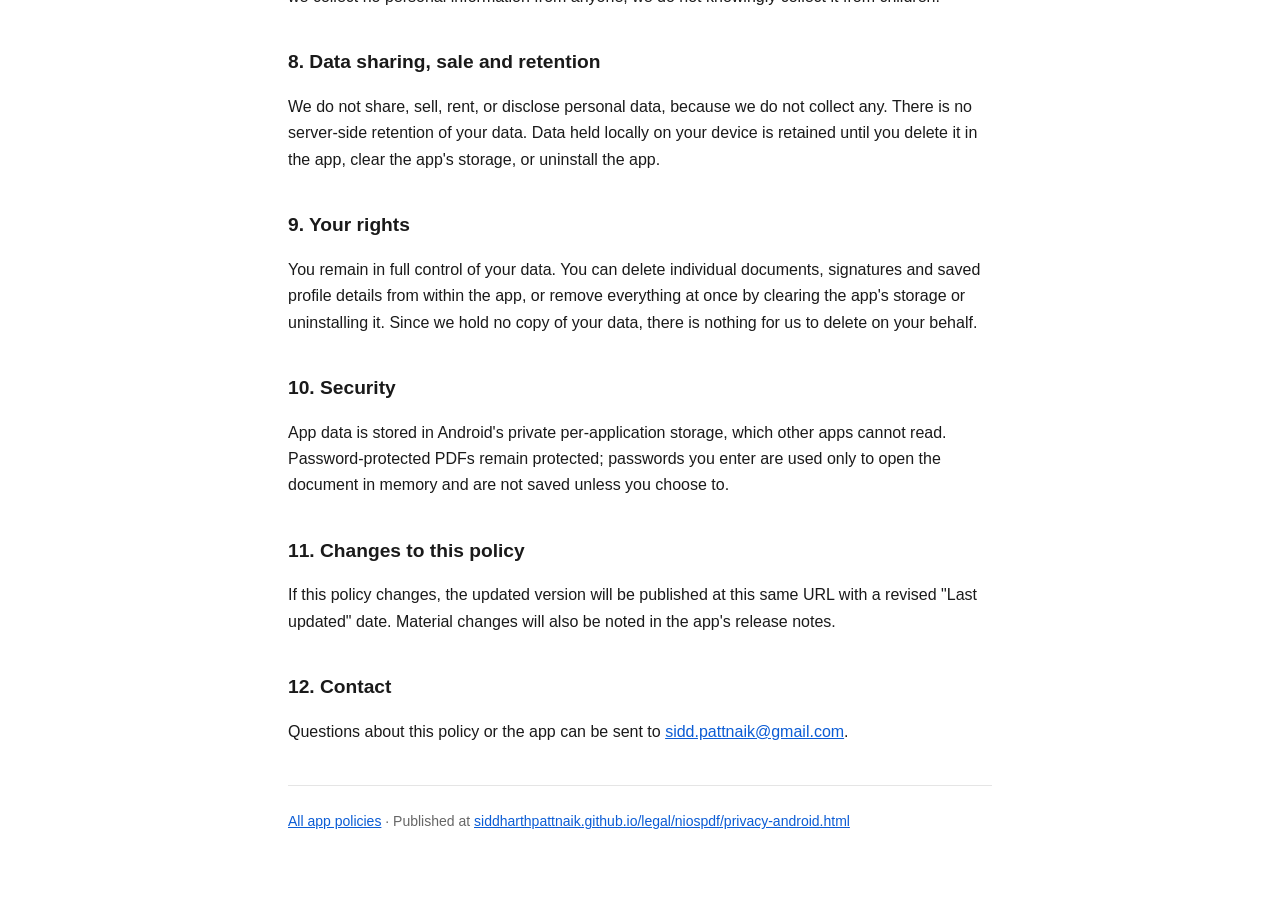
==== commit c986826a: "Name the NiosPDF AI model repositories and publishers in the Android and desktop privacy policies Mi" ====
--- a/niospdf/privacy-android.html
+++ b/niospdf/privacy-android.html
@@ -10,7 +10,7 @@
 
 <h1>Privacy Policy for NiosPDF (Android)</h1>
 <p class="meta">Application ID: <code>com.niospdf.app</code><br>
-Last updated: 20 September 2026<br>
+Last updated: 30 September 2026<br>
 Other platforms: <a href="privacy-ios.html">iOS</a> &middot; <a href="privacy-desktop.html">Windows and Mac</a></p>
 
 <p>NiosPDF ("the app") is a PDF viewer and editor. This policy explains what the app does
@@ -69,7 +69,9 @@
 <ul>
   <li><strong>Offline models (the default).</strong> The assistant runs an AI model entirely on your
       device. No model is included in the app: you choose one in Settings and it is downloaded once
-      from <a href="https://huggingface.co">Hugging Face</a>, where the model's publisher hosts it.
+      from <a href="https://huggingface.co">Hugging Face</a>, from the repository that hosts it:
+      Qwen, LM Studio Community, HuggingFaceTB (SmolLM2, the Micro model) or CompendiumLabs
+      (bge-small-en-v1.5, the Lite smart document search model).
       The download request asks for the model file and nothing else — no document content,
       identifier or personal data is sent. As with any web request, Hugging Face receives your IP
       address and handles it under the
@@ -117,8 +119,9 @@
 
 <p>The app also bundles PDF, document-conversion and UI libraries (including Syncfusion, PdfPig
 and PDFsharp) and the llama.cpp inference engine, all of which run locally and perform no network
-communication. The AI models are published by the Qwen team (Alibaba Cloud) under the Apache 2.0
-licence and are downloaded from Hugging Face as described in section 5.</p>
+communication. The AI models are published by the Qwen team (Alibaba Cloud) and Hugging Face
+(SmolLM2) under the Apache 2.0 licence, and by BAAI (bge-small-en-v1.5) under the MIT licence, and
+are downloaded from Hugging Face as described in section 5.</p>
 
 <h2>7. Children's privacy</h2>
 <p>NiosPDF is a general-purpose productivity tool and is not directed at children under 13. Because
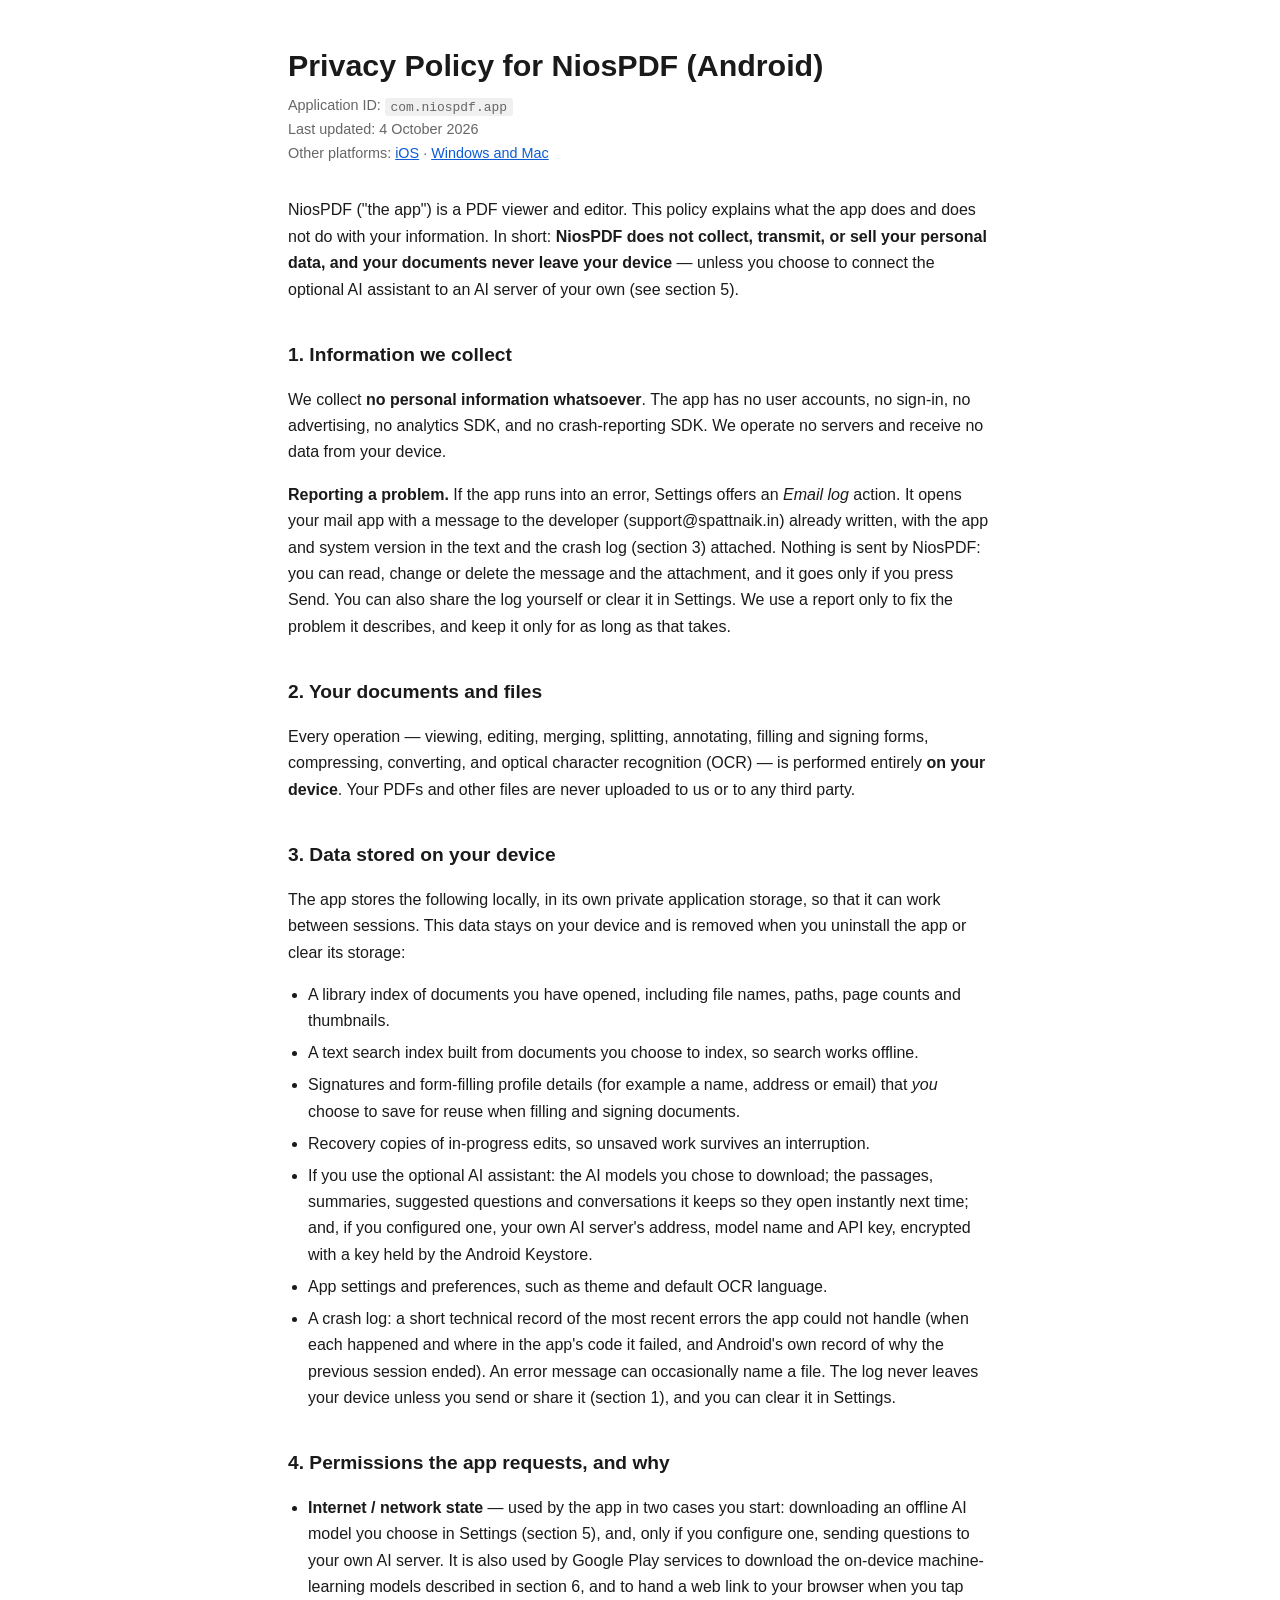
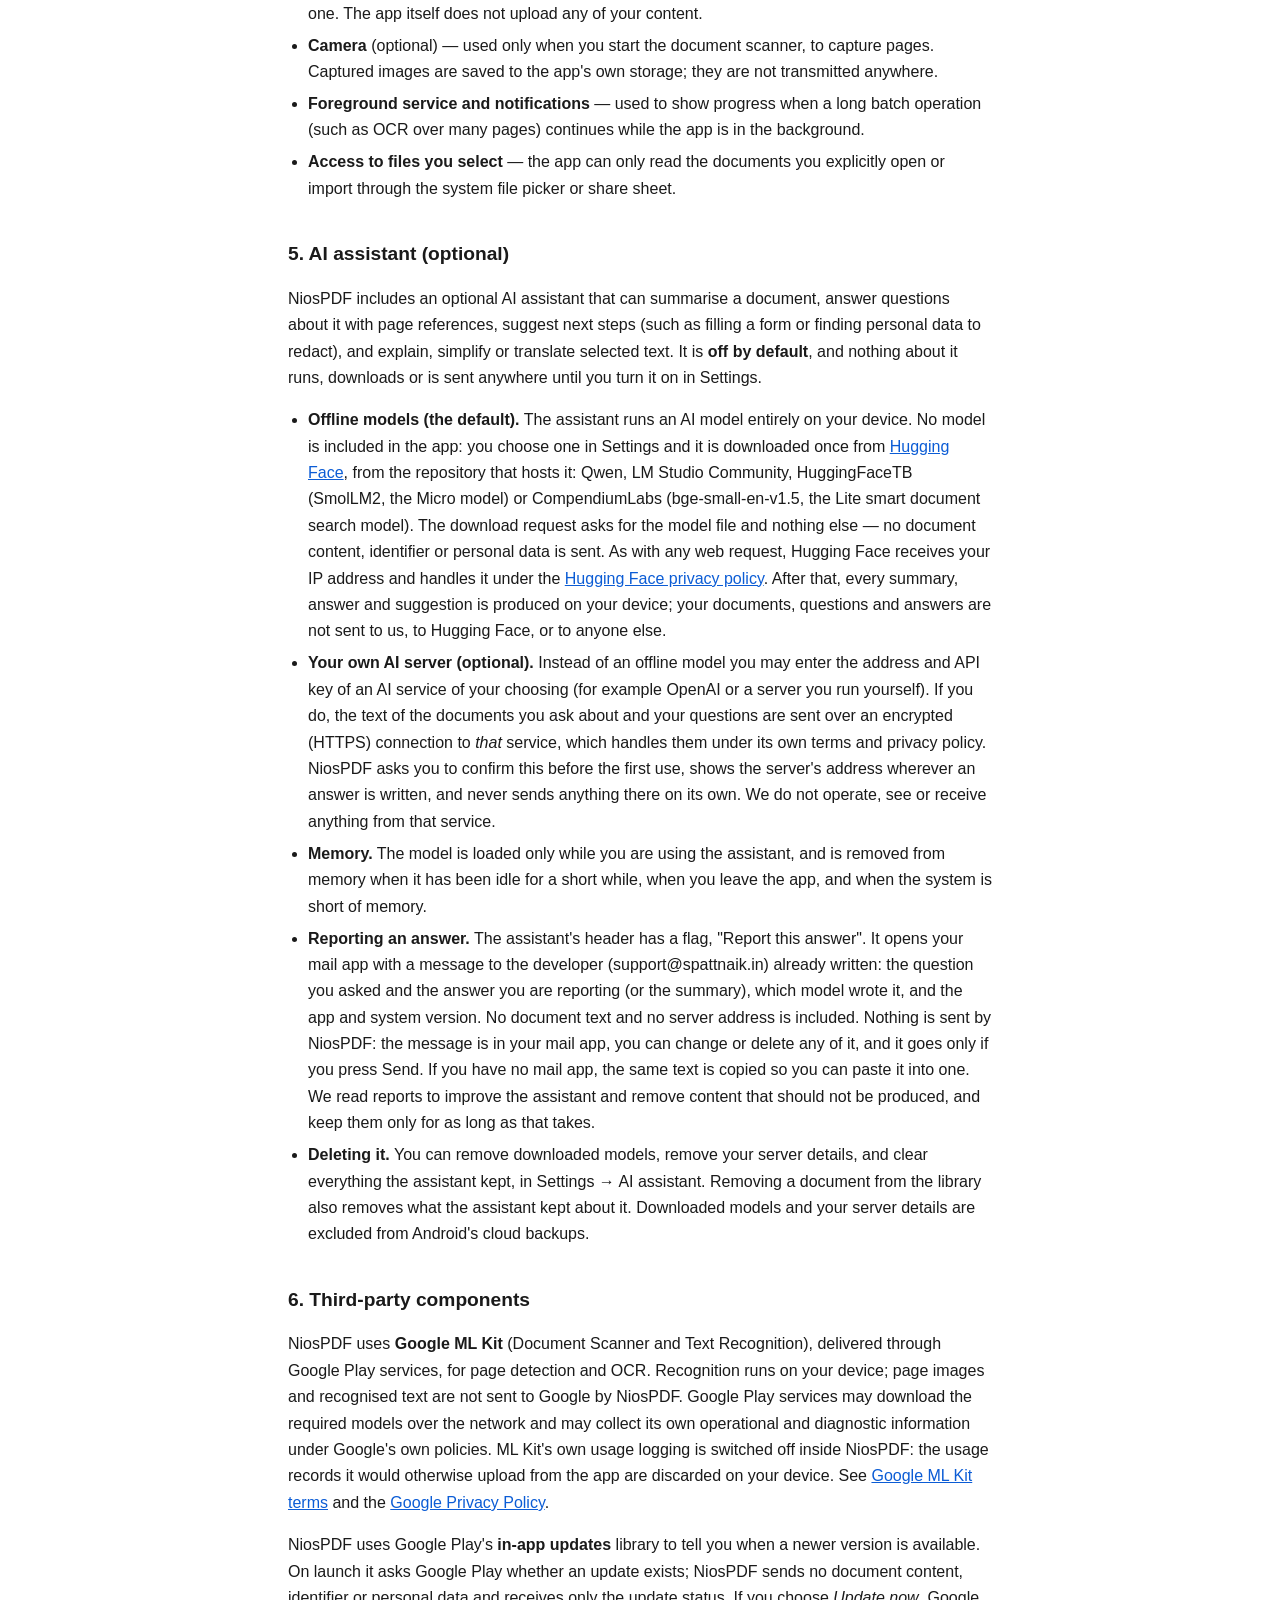
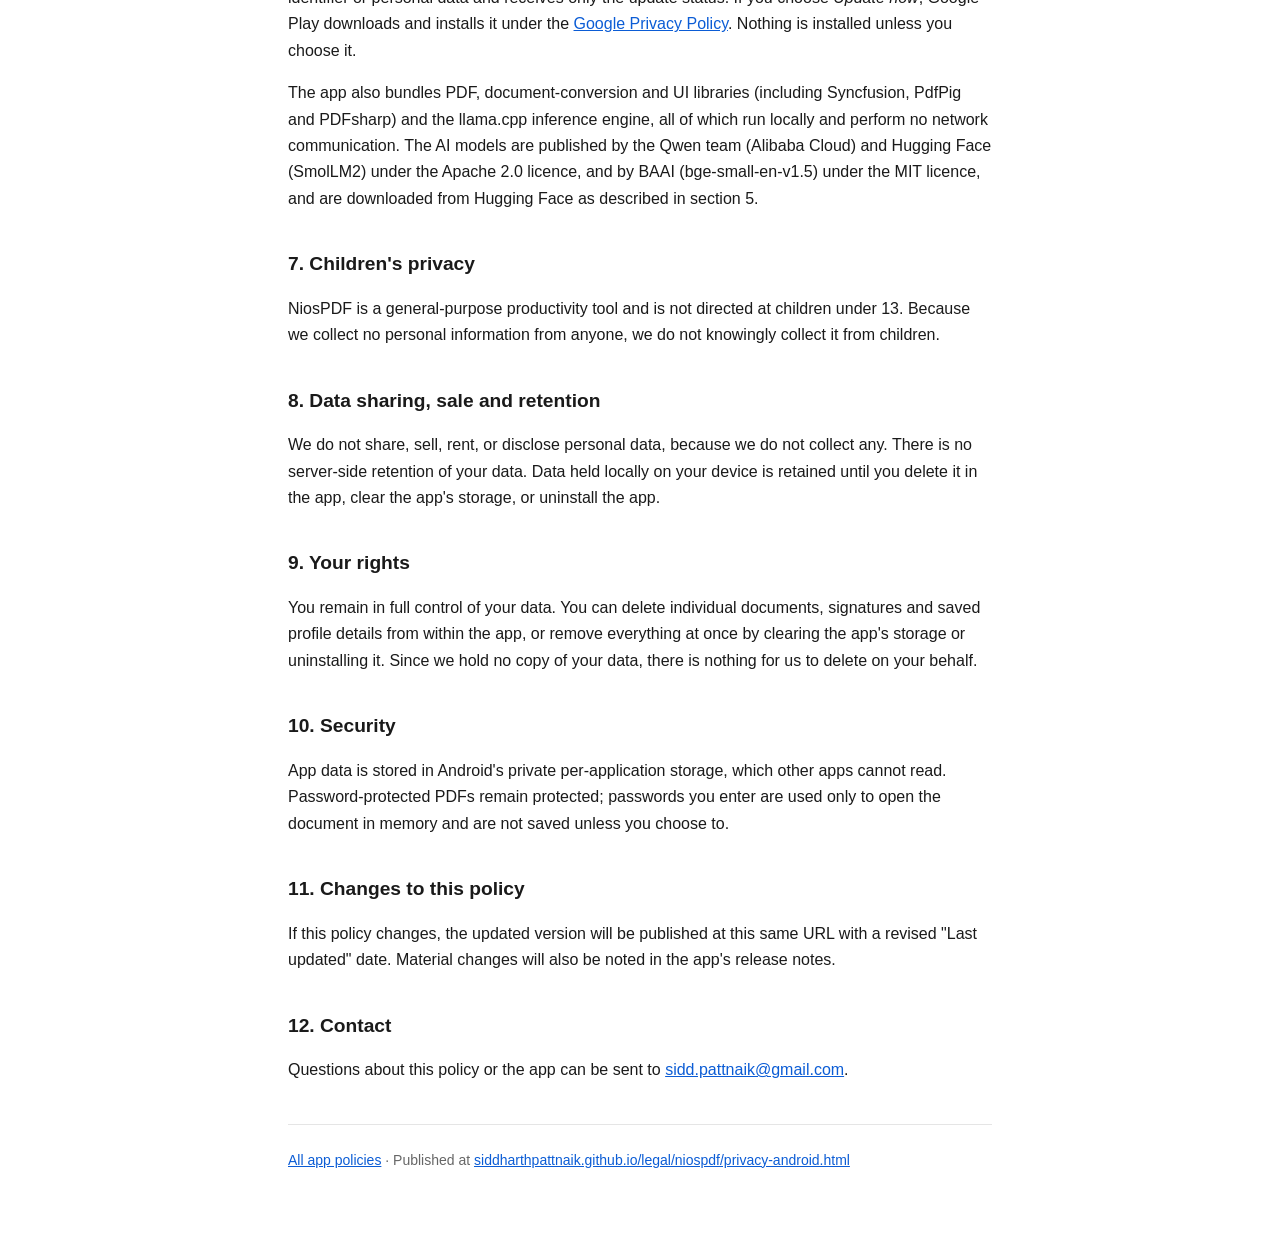
==== commit f3890d28: "Disclose NiosPDF crash log email and PayPal support in the policies The Android and desktop privacy " ====
--- a/niospdf/privacy-android.html
+++ b/niospdf/privacy-android.html
@@ -10,7 +10,7 @@
 
 <h1>Privacy Policy for NiosPDF (Android)</h1>
 <p class="meta">Application ID: <code>com.niospdf.app</code><br>
-Last updated: 30 September 2026<br>
+Last updated: 4 October 2026<br>
 Other platforms: <a href="privacy-ios.html">iOS</a> &middot; <a href="privacy-desktop.html">Windows and Mac</a></p>
 
 <p>NiosPDF ("the app") is a PDF viewer and editor. This policy explains what the app does
@@ -22,6 +22,13 @@
 <p>We collect <strong>no personal information whatsoever</strong>. The app has no user accounts,
 no sign-in, no advertising, no analytics SDK, and no crash-reporting SDK. We operate no servers
 and receive no data from your device.</p>
+<p><strong>Reporting a problem.</strong> If the app runs into an error, Settings offers an
+<em>Email log</em> action. It opens your mail app with a message to the developer
+(support@spattnaik.in) already written, with the app and system version in the text and the crash
+log (section 3) attached. Nothing is sent by NiosPDF: you can read, change or delete the message
+and the attachment, and it goes only if you press Send. You can also share the log yourself or
+clear it in Settings. We use a report only to fix the problem it describes, and keep it only for
+as long as that takes.</p>
 
 <h2>2. Your documents and files</h2>
 <p>Every operation — viewing, editing, merging, splitting, annotating, filling and signing forms,
@@ -44,6 +51,10 @@
       and, if you configured one, your own AI server's address, model name and API key, encrypted
       with a key held by the Android Keystore.</li>
   <li>App settings and preferences, such as theme and default OCR language.</li>
+  <li>A crash log: a short technical record of the most recent errors the app could not handle
+      (when each happened and where in the app's code it failed, and Android's own record of why the previous session ended). An error message can
+      occasionally name a file. The log never leaves your device unless you send or share it (section 1),
+      and you can clear it in Settings.</li>
 </ul>
 
 <h2>4. Permissions the app requests, and why</h2>
@@ -89,7 +100,7 @@
       removed from memory when it has been idle for a short while, when you leave the app, and when
       the system is short of memory.</li>
   <li><strong>Reporting an answer.</strong> The assistant's header has a flag, "Report this answer".
-      It opens your mail app with a message to the developer already written: the question you asked and the
+      It opens your mail app with a message to the developer (support@spattnaik.in) already written: the question you asked and the
       answer you are reporting (or the summary), which model wrote it, and the app and system version.
       No document text and no server address is included. Nothing is sent by NiosPDF: the message is
       in your mail app, you can change or delete any of it, and it goes only if you press Send. If you
@@ -107,7 +118,8 @@
 through Google Play services, for page detection and OCR. Recognition runs on your device; page
 images and recognised text are not sent to Google by NiosPDF. Google Play services may download
 the required models over the network and may collect its own operational and diagnostic
-information under Google's own policies. See
+information under Google's own policies. ML Kit's own usage logging is switched off inside
+NiosPDF: the usage records it would otherwise upload from the app are discarded on your device. See
 <a href="https://developers.google.com/ml-kit/terms">Google ML Kit terms</a> and the
 <a href="https://policies.google.com/privacy">Google Privacy Policy</a>.</p>
 
